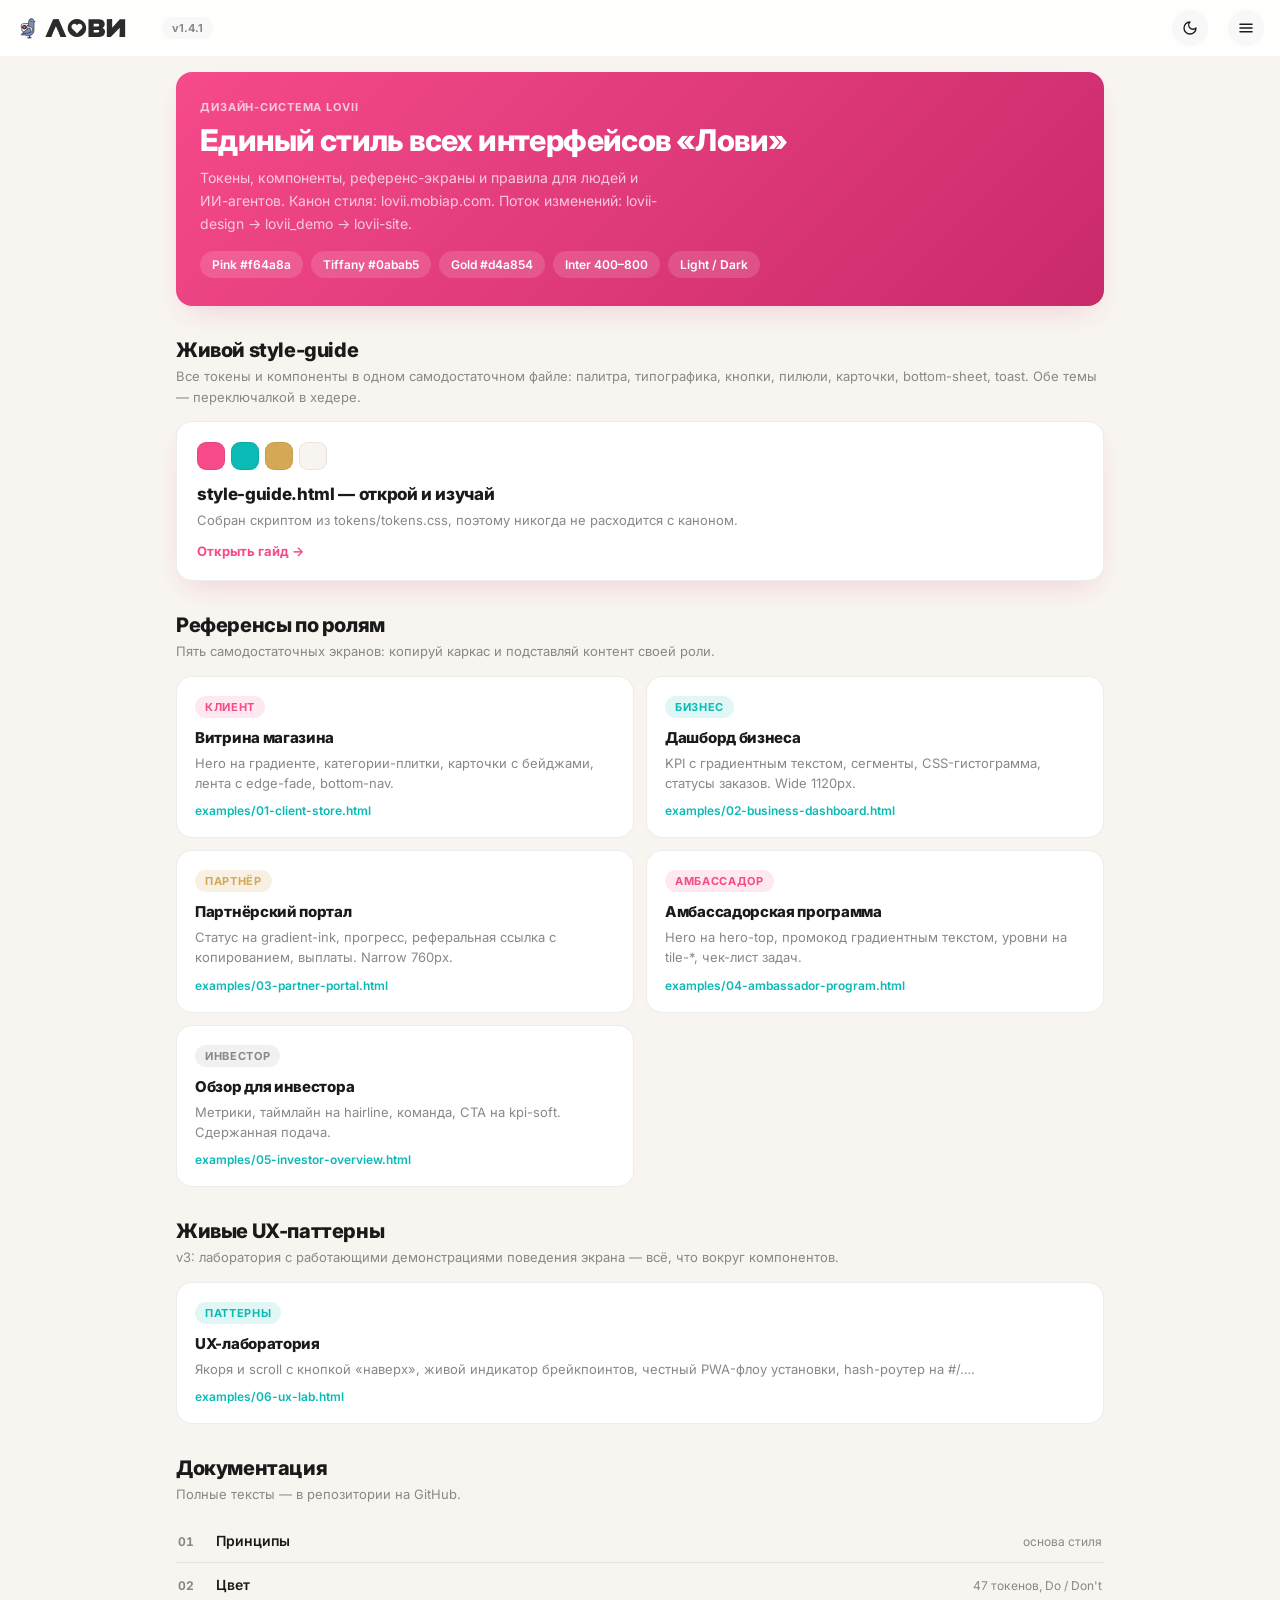
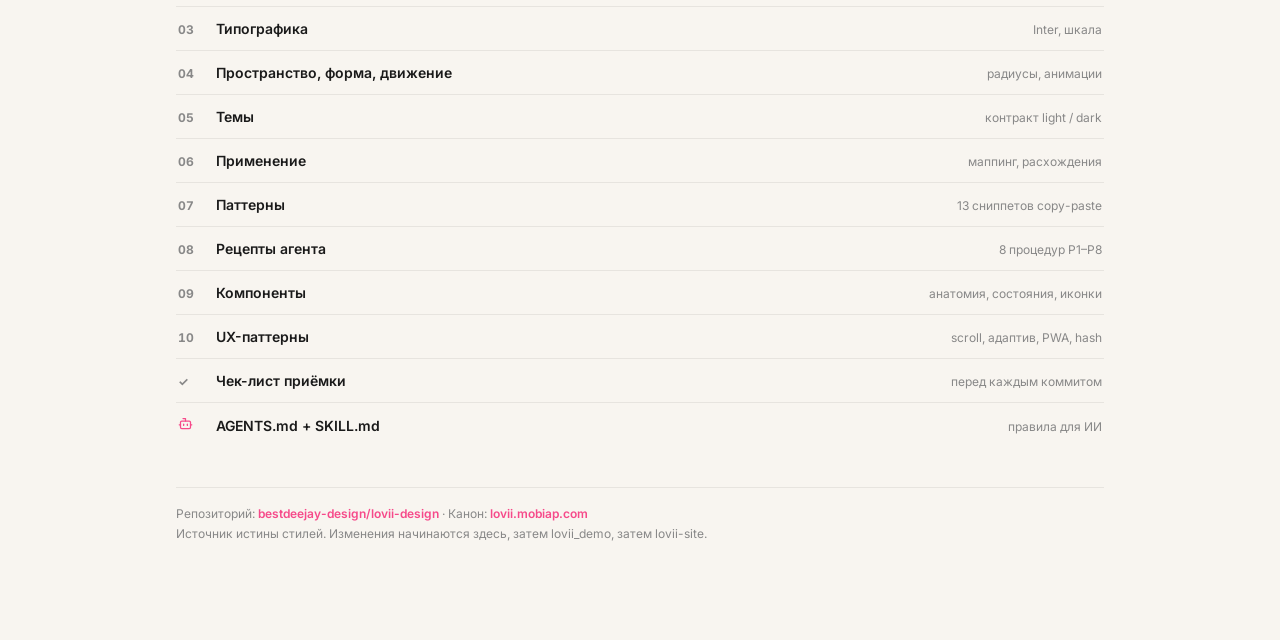
==== index.html @ 0c191346 "fix(style-guide): гайд — проекция канона, страж check-sync (v1.4.1) - tpl-js: таблицы свотчей, демо-" ====
<!DOCTYPE html>
<html lang="ru" data-theme="light">
<head>
<meta charset="UTF-8">
<meta name="viewport" content="width=device-width, initial-scale=1, viewport-fit=cover">
<meta name="theme-color" id="metaTheme" content="#f64a8a">
<title>LOVII · Дизайн-система</title>
<script>
/* Anti-FOUC: тема ставится ДО CSS. Копировать как есть. */
(function(){try{var t=localStorage.getItem('lovii_theme');
if(!t){t=matchMedia('(prefers-color-scheme: dark)').matches?'dark':'light';}
document.documentElement.setAttribute('data-theme',t);}catch(e){}})();
</script>
<link rel="preconnect" href="https://fonts.googleapis.com">
<link rel="preconnect" href="https://fonts.gstatic.com" crossorigin>
<link href="https://fonts.googleapis.com/css2?family=Inter:wght@400;500;600;700;800&display=swap" rel="stylesheet">
<link rel="stylesheet" href="tokens/tokens.css">
<style>
* { margin:0; padding:0; box-sizing:border-box; }
html { scroll-behavior:smooth; }
body { font-family:var(--lv-font); background:var(--lv-bg); color:var(--lv-ink); -webkit-font-smoothing:antialiased; }
a { color:inherit; text-decoration:none; }
.wrap { max-width:960px; margin:0 auto; padding:0 var(--lv-pad-x) 96px; }

/* Хедер: sticky glass 56px */
.app-header {
  position:sticky; top:0; z-index:40; height:var(--lv-header-h);
  display:flex; align-items:center; gap:12px; padding:0 var(--lv-pad-x);
  background:var(--lv-glass); backdrop-filter:blur(16px); -webkit-backdrop-filter:blur(16px);
}
img.logo-dark-img, img.logo-light-img { display:block; height:26px; width:auto; }
html[data-theme="light"] img.logo-dark-img { display:none; }
html[data-theme="dark"] img.logo-light-img { display:none; }
.ver-pill {
  margin-left:10px; font-size:11px; font-weight:700; color:var(--lv-dim);
  background:var(--lv-surface); border-radius:999px; padding:4px 10px; white-space:nowrap;
}
.theme-btn {
  margin-left:auto; width:36px; height:36px; border-radius:999px; flex:none;
  background:var(--lv-surface); display:flex; align-items:center; justify-content:center;
  font-size:16px; transition:transform .15s ease, background .2s ease;
}
.theme-btn:active { transform:scale(.95); }
.theme-btn svg { width:16px; height:16px; fill:none; stroke:currentColor; stroke-width:2; stroke-linecap:round; stroke-linejoin:round; }
.theme-btn .tb-sun { display:none; }
html[data-theme="dark"] .theme-btn .tb-sun { display:block; }
html[data-theme="dark"] .theme-btn .tb-moon { display:none; }
.theme-btn svg { width:16px; height:16px; fill:none; stroke:currentColor; stroke-width:2; stroke-linecap:round; stroke-linejoin:round; }
.theme-btn .tb-sun { display:none; }
html[data-theme="dark"] .theme-btn .tb-sun { display:block; }
html[data-theme="dark"] .theme-btn .tb-moon { display:none; }

/* Hero на брендовом градиенте */
.hero {
  margin-top:16px; padding:28px 24px; border-radius:16px;
  background-image:var(--lv-gradient-brand); color:var(--lv-on-brand);
  box-shadow:var(--lv-shadow-lift); position:relative; overflow:hidden;
}
.hero .kicker { font-size:11px; font-weight:700; letter-spacing:.08em; text-transform:uppercase; color:rgba(255,255,255,.7); }
.hero h1 { font-size:30px; font-weight:800; letter-spacing:-.02em; line-height:1.12; margin:10px 0 8px; }
.hero p { font-size:14px; color:rgba(255,255,255,.72); line-height:1.65; max-width:52ch; }
.hero .chips { display:flex; flex-wrap:wrap; gap:8px; margin-top:16px; }
.hero .chip {
  font-size:12px; font-weight:600; padding:6px 12px; border-radius:999px;
  background:rgba(255,255,255,.14); color:#fff;
}

/* Секции */
.section { margin-top:32px; }
.section-title { font-size:20px; font-weight:800; letter-spacing:-.02em; margin-bottom:4px; }
.section-sub { font-size:13px; color:var(--lv-dim); line-height:1.6; margin-bottom:14px; }

/* Главная карта: живой гайд */
.guide-card {
  display:block; border-radius:16px; background:var(--lv-card);
  border:1px solid var(--lv-hairline); box-shadow:var(--lv-shadow-lift);
  padding:20px; transition:transform .15s ease;
}
.guide-card:active { transform:scale(.985); }
.guide-card .swatches { display:flex; gap:6px; margin-bottom:14px; }
.guide-card .sw { width:28px; height:28px; border-radius:9px; border:1px solid var(--lv-hairline); }
.guide-card h3 { font-size:17px; font-weight:800; letter-spacing:-.02em; }
.guide-card p { font-size:13px; color:var(--lv-dim); line-height:1.6; margin-top:6px; }
.guide-card .go { display:inline-flex; align-items:center; gap:6px; margin-top:12px; font-size:13px; font-weight:700; color:var(--lv-pink); }

/* Сетка ролевых карточек */
.role-grid { display:grid; grid-template-columns:1fr; gap:12px; }
@media (min-width:640px){ .role-grid { grid-template-columns:repeat(2, 1fr); } }
.role-card {
  display:block; border-radius:16px; background:var(--lv-card);
  border:1px solid var(--lv-hairline); padding:18px;
  transition:transform .15s ease;
}
.role-card:active { transform:scale(.985); }
.role-card .badge {
  display:inline-block; font-size:11px; font-weight:700; letter-spacing:.06em; text-transform:uppercase;
  border-radius:999px; padding:4px 10px; margin-bottom:10px;
}
.role-card h3 { font-size:15px; font-weight:800; letter-spacing:-.02em; }
.role-card p { font-size:13px; color:var(--lv-dim); line-height:1.55; margin-top:6px; }
.role-card .file { display:inline-block; margin-top:10px; font-size:12px; font-weight:600; color:var(--lv-tiffany); }

/* Список документов */
.doc-list { display:flex; flex-direction:column; }
.doc-row {
  display:flex; align-items:baseline; gap:12px; padding:13px 2px;
  border-bottom:1px solid var(--lv-hairline);
}
.doc-row:last-child { border-bottom:none; }
.doc-num svg { width:15px; height:15px; display:block; fill:none; stroke:var(--lv-pink); stroke-width:2; stroke-linecap:round; stroke-linejoin:round; }
.doc-num svg { width:15px; height:15px; display:block; fill:none; stroke:var(--lv-pink); stroke-width:2; stroke-linecap:round; stroke-linejoin:round; }
.doc-num { font-size:12px; font-weight:700; color:var(--lv-dim); font-variant-numeric:tabular-nums; flex:none; width:26px; }
.doc-row .t { font-size:14px; font-weight:600; }
.doc-row .d { font-size:12px; color:var(--lv-dim); margin-left:auto; text-align:right; }

.footer { margin-top:40px; padding-top:16px; border-top:1px solid var(--lv-hairline); font-size:12px; color:var(--lv-dim); line-height:1.7; }
.footer a { color:var(--lv-pink); font-weight:600; }

/* Toast */
.toast {
  position:fixed; left:50%; bottom:24px; transform:translate(-50%, 16px);
  background:var(--lv-ink); color:var(--lv-bg); font-size:13px; font-weight:600;
  padding:10px 18px; border-radius:999px; opacity:0; pointer-events:none;
  transition:opacity .25s ease, transform .25s ease; z-index:60;
}
.toast.show { opacity:1; transform:translate(-50%, 0); }
</style>
</head>
<body>

<header class="app-header">
  <img src="assets/lovii-logo-light.svg" class="logo-light-img" alt="LOVII">
  <img src="assets/lovii-logo-dark.svg" class="logo-dark-img" alt="LOVII">
  <span class="ver-pill">v1.4.1</span>
  <button class="theme-btn" id="themeBtn" aria-label="Переключить тему" title="Светлая/тёмная тема">
  <svg class="tb-moon" aria-hidden="true"><use href="assets/icons.svg#i-moon"/></svg>
  <svg class="tb-sun" aria-hidden="true"><use href="assets/icons.svg#i-sun"/></svg>
</button>
</header>

<div class="wrap">

  <section class="hero">
    <div class="kicker">Дизайн-система LOVII</div>
    <h1>Единый стиль всех интерфейсов «Лови»</h1>
    <p>Токены, компоненты, референс-экраны и правила для людей и ИИ-агентов. Канон стиля: lovii.mobiap.com. Поток изменений: lovii-design → lovii_demo → lovii-site.</p>
    <div class="chips">
      <span class="chip">Pink #f64a8a</span>
      <span class="chip">Tiffany #0abab5</span>
      <span class="chip">Gold #d4a854</span>
      <span class="chip">Inter 400–800</span>
      <span class="chip">Light / Dark</span>
    </div>
  </section>

  <section class="section">
    <h2 class="section-title">Живой style-guide</h2>
    <p class="section-sub">Все токены и компоненты в одном самодостаточном файле: палитра, типографика, кнопки, пилюли, карточки, bottom-sheet, toast. Обе темы — переключалкой в хедере.</p>
    <a class="guide-card" href="style-guide.html">
      <div class="swatches">
        <span class="sw" style="background:#f64a8a"></span>
        <span class="sw" style="background:#0abab5"></span>
        <span class="sw" style="background:#d4a854"></span>
        <span class="sw" style="background:var(--lv-bg)"></span>
      </div>
      <h3>style-guide.html — открой и изучай</h3>
      <p>Собран скриптом из tokens/tokens.css, поэтому никогда не расходится с каноном.</p>
      <span class="go">Открыть гайд →</span>
    </a>
  </section>

  <section class="section">
    <h2 class="section-title">Референсы по ролям</h2>
    <p class="section-sub">Пять самодостаточных экранов: копируй каркас и подставляй контент своей роли.</p>
    <div class="role-grid">
      <a class="role-card" href="examples/01-client-store.html">
        <span class="badge" style="background:var(--lv-soft-pink); color:var(--lv-pink);">Клиент</span>
        <h3>Витрина магазина</h3>
        <p>Hero на градиенте, категории-плитки, карточки с бейджами, лента с edge-fade, bottom-nav.</p>
        <span class="file">examples/01-client-store.html</span>
      </a>
      <a class="role-card" href="examples/02-business-dashboard.html">
        <span class="badge" style="background:var(--lv-soft-tiffany); color:var(--lv-tiffany);">Бизнес</span>
        <h3>Дашборд бизнеса</h3>
        <p>KPI с градиентным текстом, сегменты, CSS-гистограмма, статусы заказов. Wide 1120px.</p>
        <span class="file">examples/02-business-dashboard.html</span>
      </a>
      <a class="role-card" href="examples/03-partner-portal.html">
        <span class="badge" style="background:var(--lv-soft-gold); color:var(--lv-gold);">Партнёр</span>
        <h3>Партнёрский портал</h3>
        <p>Статус на gradient-ink, прогресс, реферальная ссылка с копированием, выплаты. Narrow 760px.</p>
        <span class="file">examples/03-partner-portal.html</span>
      </a>
      <a class="role-card" href="examples/04-ambassador-program.html">
        <span class="badge" style="background:var(--lv-soft-pink); color:var(--lv-pink);">Амбассадор</span>
        <h3>Амбассадорская программа</h3>
        <p>Hero на hero-top, промокод градиентным текстом, уровни на tile-*, чек-лист задач.</p>
        <span class="file">examples/04-ambassador-program.html</span>
      </a>
      <a class="role-card" href="examples/05-investor-overview.html">
        <span class="badge" style="background:var(--lv-grey-soft); color:var(--lv-dim);">Инвестор</span>
        <h3>Обзор для инвестора</h3>
        <p>Метрики, таймлайн на hairline, команда, CTA на kpi-soft. Сдержанная подача.</p>
        <span class="file">examples/05-investor-overview.html</span>
      </a>
    </div>
  </section>

  <section class="section">
    <h2 class="section-title">Живые UX-паттерны</h2>
    <p class="section-sub">v3: лаборатория с работающими демонстрациями поведения экрана — всё, что вокруг компонентов.</p>
    <a class="role-card" href="examples/06-ux-lab.html">
      <span class="badge" style="background:var(--lv-soft-tiffany); color:var(--lv-tiffany);">Паттерны</span>
      <h3>UX-лаборатория</h3>
      <p>Якоря и scroll с кнопкой «наверх», живой индикатор брейкпоинтов, честный PWA-флоу установки, hash-роутер на #/….</p>
      <span class="file">examples/06-ux-lab.html</span>
    </a>
  </section>

  <section class="section">
    <h2 class="section-title">Документация</h2>
    <p class="section-sub">Полные тексты — в репозитории на GitHub.</p>
    <div class="doc-list">
      <a class="doc-row" href="https://github.com/bestdeejay-design/lovii-design/blob/main/docs/01-principles.md" target="_blank" rel="noopener">
        <span class="doc-num">01</span><span class="t">Принципы</span><span class="d">основа стиля</span>
      </a>
      <a class="doc-row" href="https://github.com/bestdeejay-design/lovii-design/blob/main/docs/02-color.md" target="_blank" rel="noopener">
        <span class="doc-num">02</span><span class="t">Цвет</span><span class="d">47 токенов, Do / Don't</span>
      </a>
      <a class="doc-row" href="https://github.com/bestdeejay-design/lovii-design/blob/main/docs/03-typography.md" target="_blank" rel="noopener">
        <span class="doc-num">03</span><span class="t">Типографика</span><span class="d">Inter, шкала</span>
      </a>
      <a class="doc-row" href="https://github.com/bestdeejay-design/lovii-design/blob/main/docs/04-space-shape-motion.md" target="_blank" rel="noopener">
        <span class="doc-num">04</span><span class="t">Пространство, форма, движение</span><span class="d">радиусы, анимации</span>
      </a>
      <a class="doc-row" href="https://github.com/bestdeejay-design/lovii-design/blob/main/docs/05-theming.md" target="_blank" rel="noopener">
        <span class="doc-num">05</span><span class="t">Темы</span><span class="d">контракт light / dark</span>
      </a>
      <a class="doc-row" href="https://github.com/bestdeejay-design/lovii-design/blob/main/docs/06-application.md" target="_blank" rel="noopener">
        <span class="doc-num">06</span><span class="t">Применение</span><span class="d">маппинг, расхождения</span>
      </a>
      <a class="doc-row" href="https://github.com/bestdeejay-design/lovii-design/blob/main/docs/07-patterns.md" target="_blank" rel="noopener">
        <span class="doc-num">07</span><span class="t">Паттерны</span><span class="d">13 сниппетов copy-paste</span>
      </a>
      <a class="doc-row" href="https://github.com/bestdeejay-design/lovii-design/blob/main/docs/08-recipes.md" target="_blank" rel="noopener">
        <span class="doc-num">08</span><span class="t">Рецепты агента</span><span class="d">8 процедур Р1–Р8</span>
      </a>
      <a class="doc-row" href="https://github.com/bestdeejay-design/lovii-design/blob/main/docs/09-components.md" target="_blank" rel="noopener">
        <span class="doc-num">09</span><span class="t">Компоненты</span><span class="d">анатомия, состояния, иконки</span>
      </a>
      <a class="doc-row" href="https://github.com/bestdeejay-design/lovii-design/blob/main/docs/10-ux-patterns.md" target="_blank" rel="noopener">
        <span class="doc-num">10</span><span class="t">UX-паттерны</span><span class="d">scroll, адаптив, PWA, hash</span>
      </a>
      <a class="doc-row" href="https://github.com/bestdeejay-design/lovii-design/blob/main/docs/checklist.md" target="_blank" rel="noopener">
        <span class="doc-num">✓</span><span class="t">Чек-лист приёмки</span><span class="d">перед каждым коммитом</span>
      </a>
      <a class="doc-row" href="https://github.com/bestdeejay-design/lovii-design/blob/main/AGENTS.md" target="_blank" rel="noopener">
        <span class="doc-num"><svg aria-hidden="true"><use href="assets/icons.svg#i-bot"/></svg></span><span class="t">AGENTS.md + SKILL.md</span><span class="d">правила для ИИ</span>
      </a>
    </div>
  </section>

  <div class="footer">
    Репозиторий: <a href="https://github.com/bestdeejay-design/lovii-design" target="_blank" rel="noopener">bestdeejay-design/lovii-design</a> ·
    Канон: <a href="https://lovii.mobiap.com" target="_blank" rel="noopener">lovii.mobiap.com</a><br>
    Источник истины стилей. Изменения начинаются здесь, затем lovii_demo, затем lovii-site.
  </div>

</div>

<div class="toast" id="toast" role="status" aria-live="polite"></div>

<script>
/* Тема: канонический applyTheme (localStorage + meta theme-color) */
function applyTheme(t){
  document.documentElement.setAttribute('data-theme', t);
  try{ localStorage.setItem('lovii_theme', t); }catch(e){}
  var m = document.getElementById('metaTheme');
  if(m) m.content = t === 'dark' ? '#171219' : '#f64a8a';
  showToast(t === 'dark' ? 'Тёмная тема' : 'Светлая тема');
}
document.getElementById('themeBtn').addEventListener('click', function(){
  applyTheme(document.documentElement.getAttribute('data-theme') === 'dark' ? 'light' : 'dark');
});
var toastEl = document.getElementById('toast'), toastTimer;
function showToast(text){
  toastEl.textContent = '✓ ' + text;
  toastEl.classList.add('show');
  clearTimeout(toastTimer);
  toastTimer = setTimeout(function(){ toastEl.classList.remove('show'); }, 2400);
}
</script>

<script src="assets/nav.js" defer></script>
</body>
</html>
---- tokens/tokens.css ----
/* ============================================================
   LOVII «Лови» — канонические дизайн-токены v1.4.1
   Источник истины: lovii.mobiap.com (репо lovii_demo, css/lovii.css)
   Репо дизайн-системы: bestdeejay-design/lovii-design

   Как подключать:
     <link rel="stylesheet" href="tokens/tokens.css">
   Как использовать: только var(--lv-*). Хардкод цветов/теней запрещён.

   Совместимость (маппинг легаси-имён):
     lovii_demo  css/lovii.css : --pink, --bg, --card, --soft-pink …
     lovii-site  globals.css   : --color-lovii-* (Tailwind), --lv-* (частично)
   ============================================================ */

/* ------------------------------------------------------------
   1. БРЕНДОВЫЕ ЦВЕТА — не зависят от темы
   ------------------------------------------------------------ */
:root {
  --lv-pink: #f64a8a;          /* primary-акцент: CTA, ссылки, фокус */
  --lv-pink-dark: #c92a6a;     /* hover CTA, конец градиента, текст на soft-pink */
  --lv-tiffany: #0abab5;       /* secondary-акцент: «рядом», «в наличии», успех */
  --lv-gold: #d4a854;          /* tertiary: премиум, рейтинг, лояльность */
  --lv-sand: #e8d5b7;          /* золотой акцент-бордер/текст на тёмном */

  /* Градиенты */
  --lv-gradient-brand: linear-gradient(135deg, #f64a8a 0%, #c92a6a 100%);
  --lv-gradient-ink: linear-gradient(150deg, #262023 0%, #1a1a1a 55%, #2b1219 100%);
  --lv-gradient-tiffany: linear-gradient(90deg, #0abab5, #078d89);
  --lv-gradient-gold: linear-gradient(90deg, #d4a854, #b98d3e);

  /* Подложки-плитки категорий (только светлая подача) */
  --lv-tile-pink: linear-gradient(135deg, #fde8f1, #fbf0f5);
  --lv-tile-tiffany: linear-gradient(135deg, #e0f7f6, #eefcfb);
  --lv-tile-gold: linear-gradient(135deg, #f7edda, #fbf5ea);
  --lv-tile-sand: linear-gradient(135deg, #f3e9dc, #faf4ec);
  --lv-tile-ink: linear-gradient(135deg, #f4f4f4, #fafafa);

  /* Плашки-бейджи на обложках (фиксированные светлые подложки) */
  --lv-badge-hit: #fde8f1;
  --lv-badge-new: #e0f7f6;
  --lv-badge-sale: #f7edda;

  /* Текст и чипы НА фиксированно-светлых подложках (tile-*) — не зависят от темы.
     Введено в v1.1.0: плитки остаются светлыми в тёмной теме, поэтому их текст
     нельзя брать из темовых --lv-ink/--lv-dim. */
  --lv-on-tile: #1a1a1a;
  --lv-on-tile-dim: #8a7a84;
  --lv-tile-chip: rgba(26, 26, 26, .07);

  /* Типографика */
  --lv-font: 'Inter', -apple-system, BlinkMacSystemFont, 'Segoe UI', Roboto, sans-serif;

  /* Механика тем */
  --lv-theme-key: 'lovii_theme';      /* localStorage ключ */
  --lv-meta-light: #f64a8a;           /* meta theme-color для светлой */
  --lv-meta-dark: #171219;            /* meta theme-color для тёмной */

  /* Каркас */
  --lv-header-h: 56px;                /* шапка приложения-витрины */
  --lv-subheader-h: 48px;             /* подшапка «назад» */
  --lv-nav-h: 64px;                   /* нижняя навигация (десктоп-капсула 60px) */
  --lv-container: 480px;              /* мобильная капсула приложения */
  --lv-container-wide: 1120px;        /* общий поток ≥640px */
  --lv-container-narrow: 760px;       /* линейные экраны ≥640px */
  --lv-pad-x: 16px;                   /* боковой отступ экрана */
}

/* ------------------------------------------------------------
   2. СВЕТЛАЯ ТЕМА (по умолчанию; [data-theme="light"])
   ------------------------------------------------------------ */
:root,
[data-theme="light"] {
  color-scheme: light;

  /* Текст */
  --lv-ink: #1a1a1a;                  /* основной текст */
  --lv-dim: #888888;                  /* вторичный текст */

  /* Поверхности */
  --lv-bg: #f8f5f0;                   /* фон вокруг капсулы приложения (v1.3: тёплый бежевый вместо розоватого #f7f2f4) */
  --lv-page: #ffffff;                 /* фон страницы (посадка) */
  --lv-card: #ffffff;                 /* карточки */
  --lv-surface: #f8f8f8;              /* заливка контролов: пилюли, инпуты, сегменты */
  --lv-glass: rgba(255, 255, 255, .85);  /* стеклянный хедер/навигация */
  --lv-on-brand: #ffffff;             /* текст НА брендовом градиенте */

  /* Бордеры и разделители */
  --lv-line: #ece5da;                 /* бордер карточек (v1.3: бежевый нейтральный вместо розоватого) */
  --lv-line-2: #f6f1e8;               /* разделитель строк внутри карточки (v1.3) */
  --lv-hairline: rgba(26, 26, 26, .08);   /* тонкая линия (юр.блок) */

  /* Soft-заливки акцентов (плашки статусов, тоновые карточки) */
  --lv-soft-pink: rgba(246, 74, 138, .12);
  --lv-mist-pink: rgba(246, 74, 138, .06);
  --lv-soft-tiffany: rgba(10, 186, 181, .12);
  --lv-soft-gold: rgba(212, 168, 84, .16);
  --lv-sand-soft: #f6ecdf;
  --lv-grey-soft: #f1f1f1;

  /* Читаемые тексты на soft-заливках (пары: soft → text) */
  --lv-gold-text: #8a6a25;
  --lv-tiffany-text: #07726f;
  --lv-green-text: #4a7a2a;
  --lv-green-soft: #eef7e6;

  /* Спец-поверхности */
  --lv-hero-top: #fdf1f6;             /* верх hero-градиента */
  --lv-kpi-soft: #fff5f8;             /* фон акцентного KPI */
  --lv-ch-ink-a: #3a3a3a;             /* чернильная пара A (чаты/декор) */
  --lv-ch-ink-b: #1a1a1a;             /* чернильная пара B */
  --lv-toast-d: rgba(255, 255, 255, .7);  /* подпись на тосте */

  /* Тени */
  --lv-shadow-soft: 0 1px 3px rgba(26, 26, 26, .06);
  --lv-shadow-lift: 0 12px 32px -12px rgba(201, 42, 106, .22);
  --lv-shadow-nav: 0 12px 32px -12px rgba(26, 26, 26, .28);
  --lv-shadow-stuck: 0 12px 16px -16px rgba(26, 26, 26, .28);
  --lv-shadow-toast: 0 12px 32px -12px rgba(201, 42, 106, .35);
  --lv-shadow-float: 0 2px 8px rgba(26, 26, 26, .1);
  --lv-shadow-app: 0 0 60px rgba(26, 26, 26, .08);
  --lv-ring-search: 0 0 0 2px rgba(246, 74, 138, .4);
  --lv-ring-field: 0 0 0 4px rgba(246, 74, 138, .1);

  /* Скроллбар */
  --lv-scroll-thumb: rgba(26, 26, 26, .15);
}

/* ------------------------------------------------------------
   3. ТЁМНАЯ ТЕМА — [data-theme="dark"] на <html>
   Тёмно-сливовые поверхности, тёплый светлый текст.
   Брендовые pink/tiffany/gold НЕ меняются.
   ------------------------------------------------------------ */
[data-theme="dark"] {
  color-scheme: dark;

  --lv-ink: #f3ebf0;
  --lv-dim: #a798a6;

  --lv-bg: #171219;
  --lv-page: #171219;
  --lv-card: #211b26;
  --lv-surface: #2b2331;
  --lv-glass: rgba(30, 23, 34, .86);
  --lv-on-brand: #ffffff;

  --lv-line: #372d3e;
  --lv-line-2: #2e2535;
  --lv-hairline: rgba(255, 255, 255, .12);

  /* v1.2: альфы подняты (решение по docs/06 #1–#2) — на тёмном .12 читались слабо */
  --lv-soft-pink: rgba(246, 74, 138, .20);
  --lv-mist-pink: rgba(246, 74, 138, .10);
  --lv-soft-tiffany: rgba(10, 186, 181, .18);
  --lv-soft-gold: rgba(212, 168, 84, .20);
  --lv-sand-soft: #38302a;
  --lv-grey-soft: #2e2535;

  --lv-gold-text: #e2c88c;
  --lv-tiffany-text: #6fd9d4;
  --lv-green-text: #a8d686;
  --lv-green-soft: rgba(110, 180, 80, .16);

  --lv-hero-top: #1e1524;
  --lv-kpi-soft: #2b1f2b;
  --lv-ch-ink-a: #c9b6c4;
  --lv-ch-ink-b: #9c8496;
  --lv-toast-d: rgba(26, 26, 26, .55);

  /* v1.2: тени глубже (решение по docs/06 #3) — «сливовая» тень на тёмном не видна */
  --lv-shadow-soft: 0 1px 3px rgba(0, 0, 0, .45);
  --lv-shadow-lift: 0 12px 32px -12px rgba(0, 0, 0, .55);
  --lv-shadow-nav: 0 12px 32px -12px rgba(0, 0, 0, .55);
  --lv-shadow-stuck: 0 12px 16px -16px rgba(26, 26, 26, .28);
  --lv-shadow-toast: 0 12px 32px -12px rgba(201, 42, 106, .35);
  --lv-shadow-float: 0 2px 8px rgba(26, 26, 26, .1);
  --lv-shadow-app: 0 0 60px rgba(26, 26, 26, .08);
  --lv-ring-search: 0 0 0 2px rgba(246, 74, 138, .4);
  --lv-ring-field: 0 0 0 4px rgba(246, 74, 138, .1);

  --lv-scroll-thumb: rgba(255, 255, 255, .18);
}

/* ------------------------------------------------------------
   4. БАЗОВЫЕ СТИЛИ (опционально — можно не подключать)
   ------------------------------------------------------------ */
body {
  font-family: var(--lv-font);
  background: var(--lv-bg);
  color: var(--lv-ink);
  -webkit-font-smoothing: antialiased;
  text-rendering: optimizeLegibility;
}

button { font-family: inherit; border: 0; background: none; padding: 0; cursor: pointer; color: inherit; font-size: inherit; }
input, textarea, select { font-family: inherit; }

/* Фокус с клавиатуры — всегда розовый брендовый */
:focus-visible { outline: 2px solid var(--lv-pink); outline-offset: 2px; border-radius: 8px; }

/* Уважение к reduce motion — обязательное a11y-правило */
@media (prefers-reduced-motion: reduce) {
  *, *::before, *::after {
    animation-duration: .01ms !important;
    animation-iteration-count: 1 !important;
    transition-duration: .01ms !important;
  }
}

/* ------------------------------------------------------------
   5. ДВИЖЕНИЕ (ключевые кадры канона)
   ------------------------------------------------------------ */
@keyframes lv-enter { from { opacity: 0; transform: translateY(10px); } to { opacity: 1; transform: translateY(0); } }
@keyframes lv-float { 0%, 100% { transform: translateY(0); } 50% { transform: translateY(-8px); } }
@keyframes lv-pulse-dot { 0%, 100% { opacity: 1; transform: scale(1); } 50% { opacity: .45; transform: scale(.8); } }

.lv-enter { animation: lv-enter .35s ease-out both; }
.lv-float { animation: lv-float 5s ease-in-out infinite; }
.lv-dot { width: 6px; height: 6px; border-radius: 999px; display: inline-block; animation: lv-pulse-dot 1.4s ease-in-out infinite; }

/* Ленты-карусели: карточки растворяются у краёв */
.lv-edge-fade {
  -webkit-mask-image: linear-gradient(90deg, transparent 0, #000 16px, #000 calc(100% - 16px), transparent 100%);
  mask-image: linear-gradient(90deg, transparent 0, #000 16px, #000 calc(100% - 16px), transparent 100%);
}
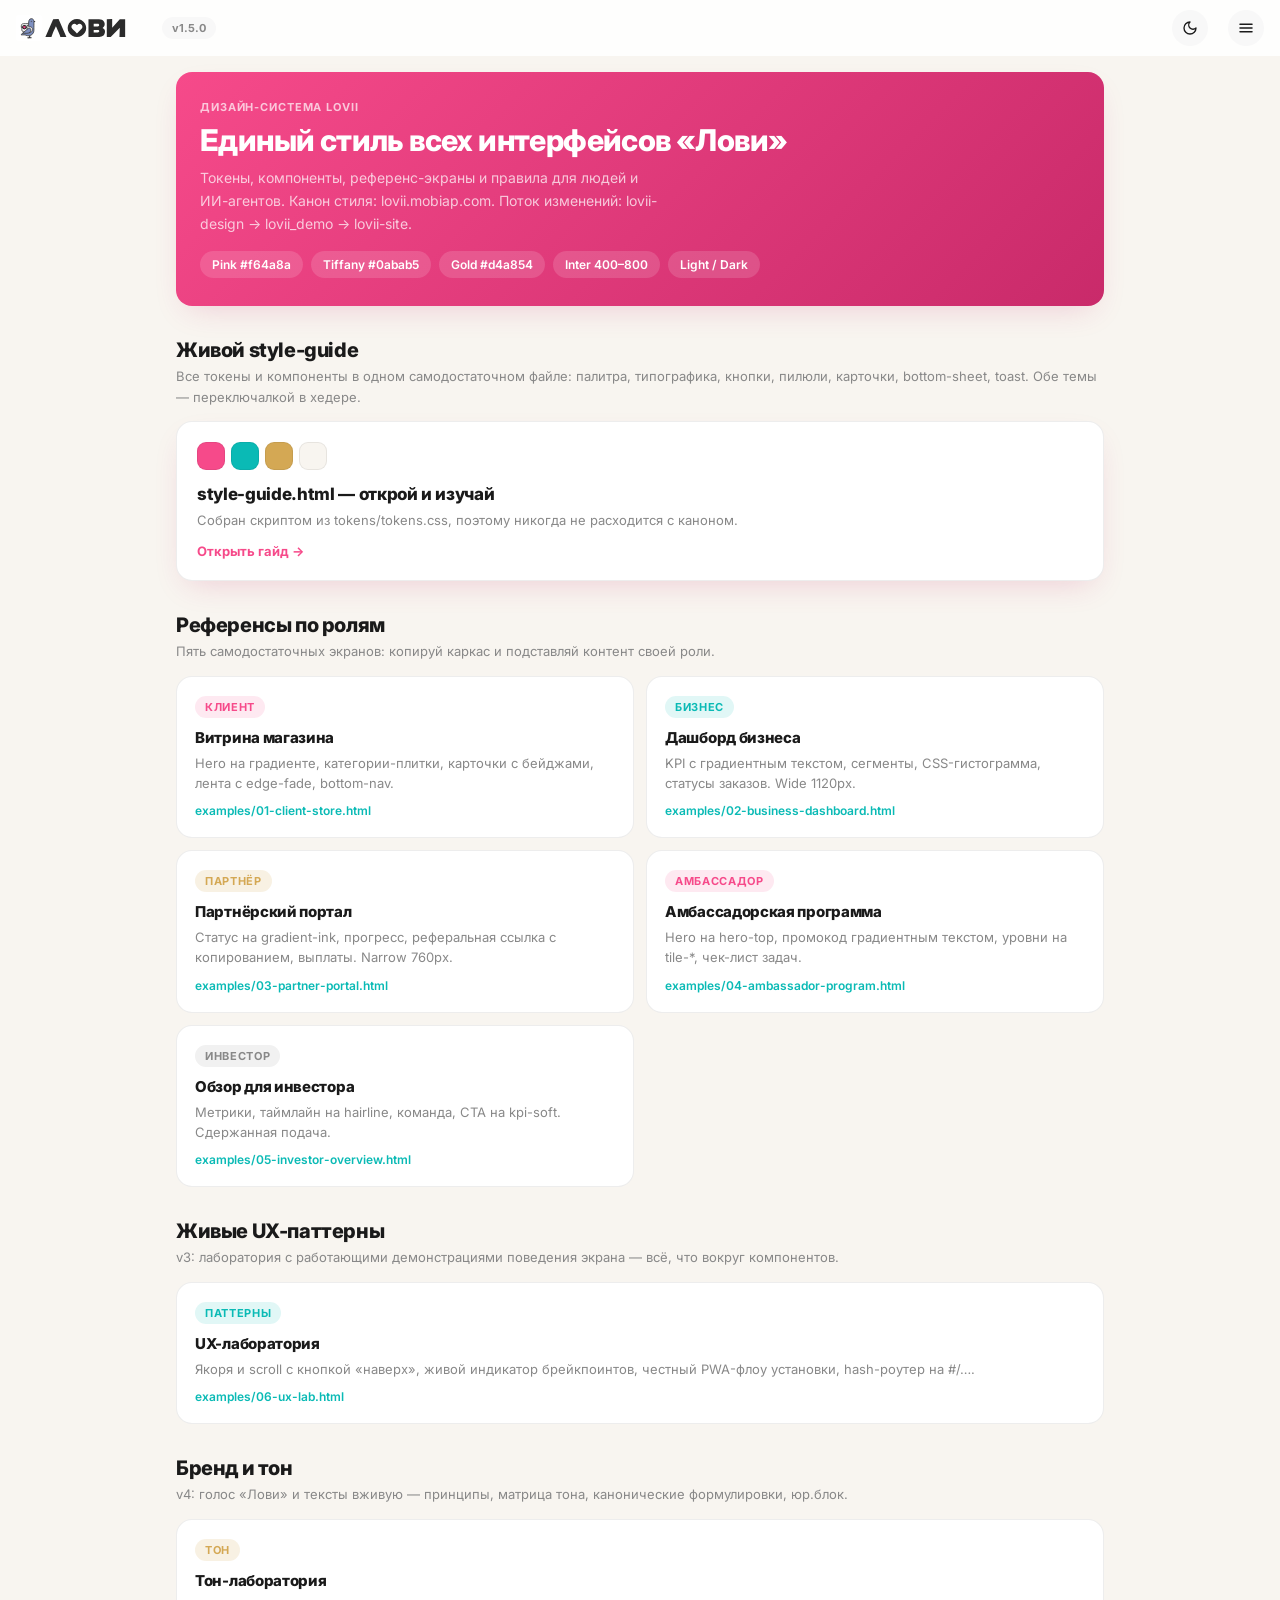
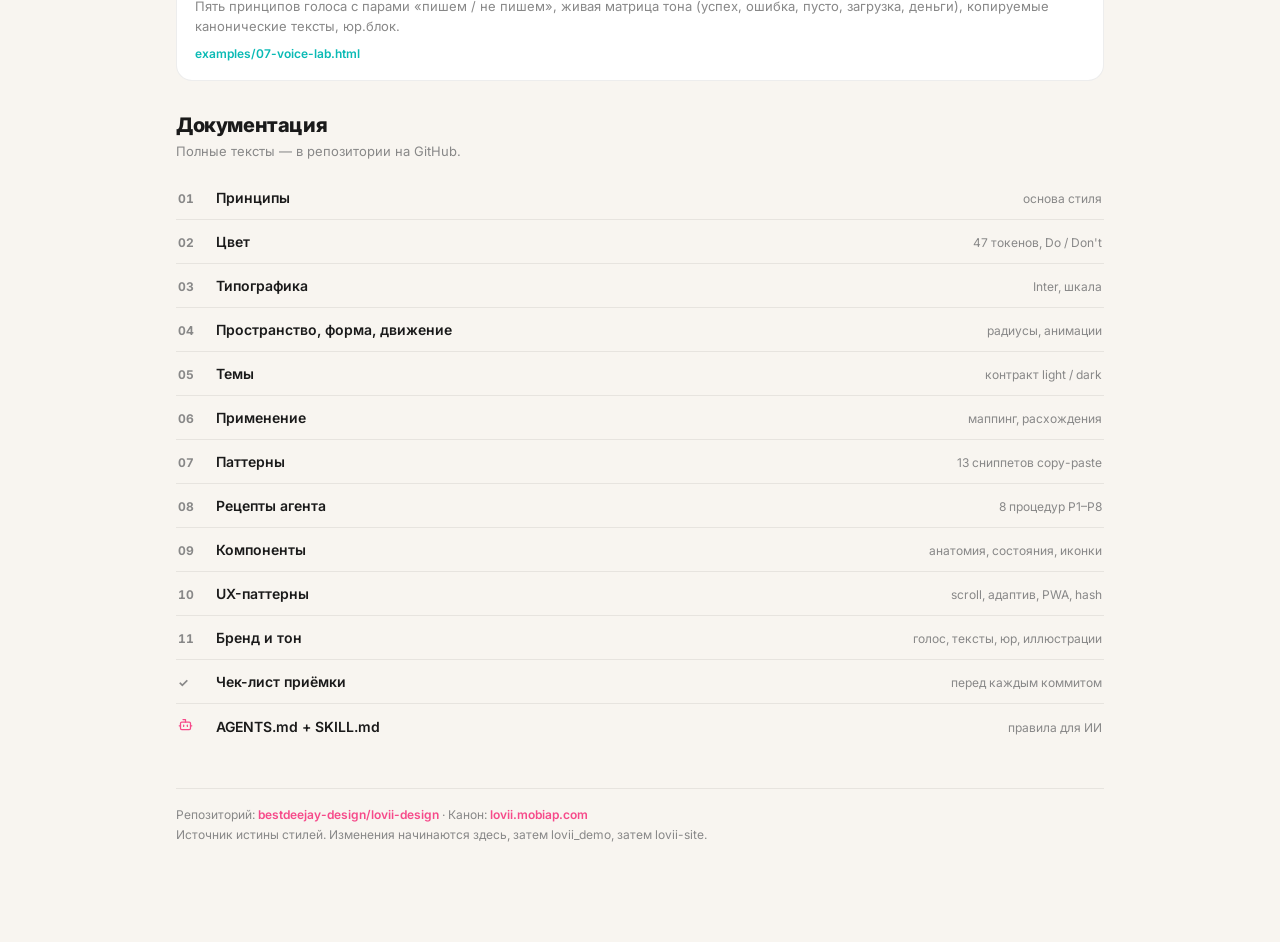
==== commit 3f8a0512: "feat(brand-voice): v4 — бренд и тон: docs/11 + Тон-лаборатория (v1.5.0) - docs/11-brand-voice.md: го" ====
--- a/index.html
+++ b/index.html
@@ -131,7 +131,7 @@
 <header class="app-header">
   <img src="assets/lovii-logo-light.svg" class="logo-light-img" alt="LOVII">
   <img src="assets/lovii-logo-dark.svg" class="logo-dark-img" alt="LOVII">
-  <span class="ver-pill">v1.4.1</span>
+  <span class="ver-pill">v1.5.0</span>
   <button class="theme-btn" id="themeBtn" aria-label="Переключить тему" title="Светлая/тёмная тема">
   <svg class="tb-moon" aria-hidden="true"><use href="assets/icons.svg#i-moon"/></svg>
   <svg class="tb-sun" aria-hidden="true"><use href="assets/icons.svg#i-sun"/></svg>
@@ -218,6 +218,17 @@
   </section>
 
   <section class="section">
+    <h2 class="section-title">Бренд и тон</h2>
+    <p class="section-sub">v4: голос «Лови» и тексты вживую — принципы, матрица тона, канонические формулировки, юр.блок.</p>
+    <a class="role-card" href="examples/07-voice-lab.html">
+      <span class="badge" style="background:var(--lv-soft-gold); color:var(--lv-gold);">Тон</span>
+      <h3>Тон-лаборатория</h3>
+      <p>Пять принципов голоса с парами «пишем / не пишем», живая матрица тона (успех, ошибка, пусто, загрузка, деньги), копируемые канонические тексты, юр.блок.</p>
+      <span class="file">examples/07-voice-lab.html</span>
+    </a>
+  </section>
+
+  <section class="section">
     <h2 class="section-title">Документация</h2>
     <p class="section-sub">Полные тексты — в репозитории на GitHub.</p>
     <div class="doc-list">
@@ -250,6 +261,9 @@
       </a>
       <a class="doc-row" href="https://github.com/bestdeejay-design/lovii-design/blob/main/docs/10-ux-patterns.md" target="_blank" rel="noopener">
         <span class="doc-num">10</span><span class="t">UX-паттерны</span><span class="d">scroll, адаптив, PWA, hash</span>
+      </a>
+      <a class="doc-row" href="https://github.com/bestdeejay-design/lovii-design/blob/main/docs/11-brand-voice.md" target="_blank" rel="noopener">
+        <span class="doc-num">11</span><span class="t">Бренд и тон</span><span class="d">голос, тексты, юр, иллюстрации</span>
       </a>
       <a class="doc-row" href="https://github.com/bestdeejay-design/lovii-design/blob/main/docs/checklist.md" target="_blank" rel="noopener">
         <span class="doc-num">✓</span><span class="t">Чек-лист приёмки</span><span class="d">перед каждым коммитом</span>
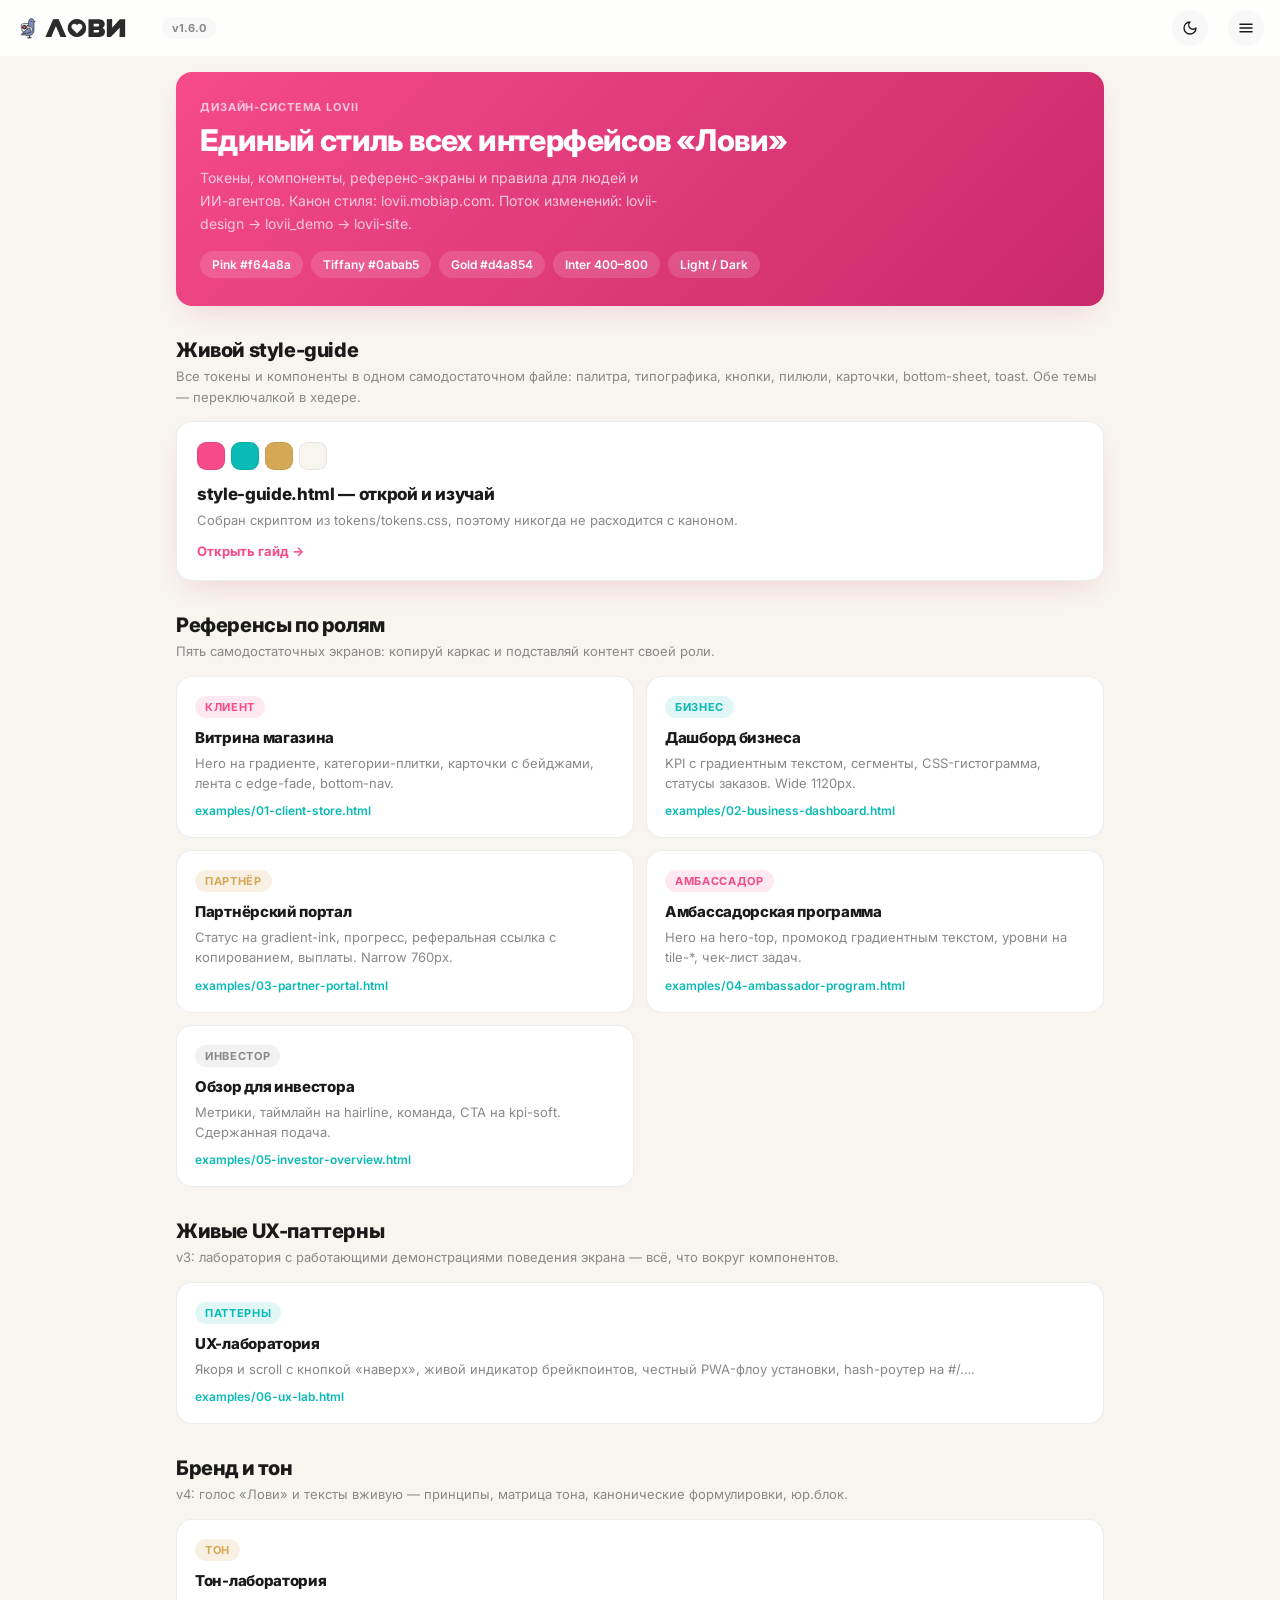
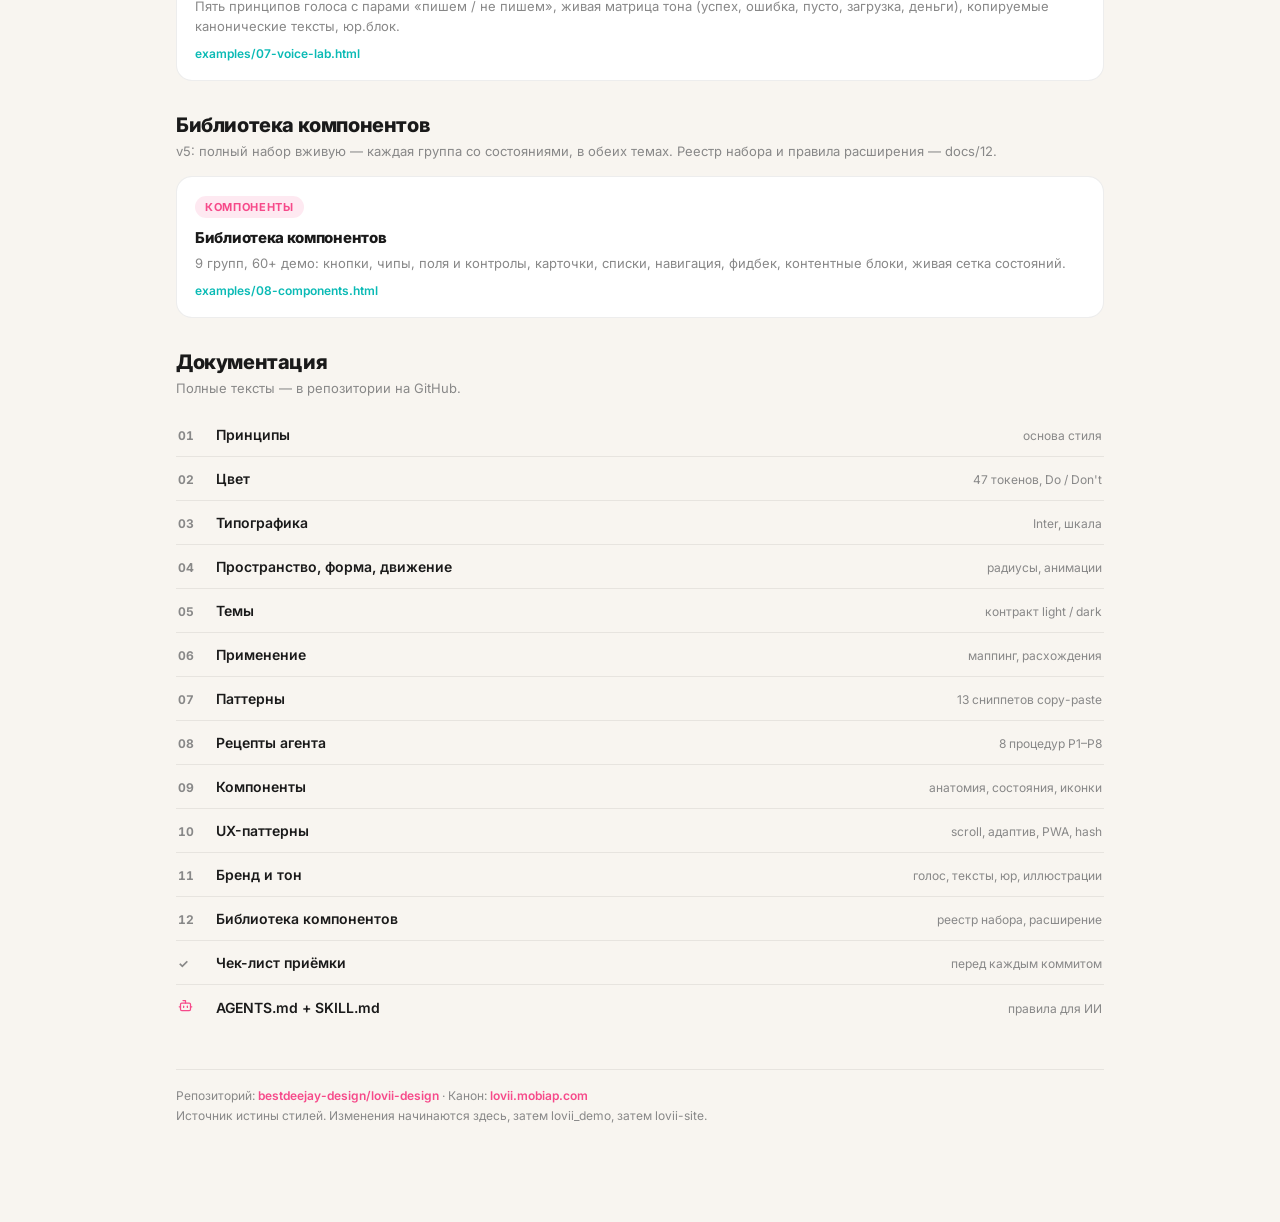
==== commit f273a79c: "feat(components): v5 — библиотека компонентов: examples/08 (9 групп, 60+ демо) + docs/12 реестр набо" ====
--- a/index.html
+++ b/index.html
@@ -131,7 +131,7 @@
 <header class="app-header">
   <img src="assets/lovii-logo-light.svg" class="logo-light-img" alt="LOVII">
   <img src="assets/lovii-logo-dark.svg" class="logo-dark-img" alt="LOVII">
-  <span class="ver-pill">v1.5.0</span>
+  <span class="ver-pill">v1.6.0</span>
   <button class="theme-btn" id="themeBtn" aria-label="Переключить тему" title="Светлая/тёмная тема">
   <svg class="tb-moon" aria-hidden="true"><use href="assets/icons.svg#i-moon"/></svg>
   <svg class="tb-sun" aria-hidden="true"><use href="assets/icons.svg#i-sun"/></svg>
@@ -229,6 +229,17 @@
   </section>
 
   <section class="section">
+    <h2 class="section-title">Библиотека компонентов</h2>
+    <p class="section-sub">v5: полный набор вживую — каждая группа со состояниями, в обеих темах. Реестр набора и правила расширения — docs/12.</p>
+    <a class="role-card" href="examples/08-components.html">
+      <span class="badge" style="background:var(--lv-soft-pink); color:var(--lv-pink);">Компоненты</span>
+      <h3>Библиотека компонентов</h3>
+      <p>9 групп, 60+ демо: кнопки, чипы, поля и контролы, карточки, списки, навигация, фидбек, контентные блоки, живая сетка состояний.</p>
+      <span class="file">examples/08-components.html</span>
+    </a>
+  </section>
+
+  <section class="section">
     <h2 class="section-title">Документация</h2>
     <p class="section-sub">Полные тексты — в репозитории на GitHub.</p>
     <div class="doc-list">
@@ -264,6 +275,9 @@
       </a>
       <a class="doc-row" href="https://github.com/bestdeejay-design/lovii-design/blob/main/docs/11-brand-voice.md" target="_blank" rel="noopener">
         <span class="doc-num">11</span><span class="t">Бренд и тон</span><span class="d">голос, тексты, юр, иллюстрации</span>
+      </a>
+      <a class="doc-row" href="https://github.com/bestdeejay-design/lovii-design/blob/main/docs/12-components.md" target="_blank" rel="noopener">
+        <span class="doc-num">12</span><span class="t">Библиотека компонентов</span><span class="d">реестр набора, расширение</span>
       </a>
       <a class="doc-row" href="https://github.com/bestdeejay-design/lovii-design/blob/main/docs/checklist.md" target="_blank" rel="noopener">
         <span class="doc-num">✓</span><span class="t">Чек-лист приёмки</span><span class="d">перед каждым коммитом</span>
--- a/tokens/tokens.css
+++ b/tokens/tokens.css
@@ -1,5 +1,5 @@
 /* ============================================================
-   LOVII «Лови» — канонические дизайн-токены v1.4.1
+   LOVII «Лови» — канонические дизайн-токены v1.6.0
    Источник истины: lovii.mobiap.com (репо lovii_demo, css/lovii.css)
    Репо дизайн-системы: bestdeejay-design/lovii-design
 
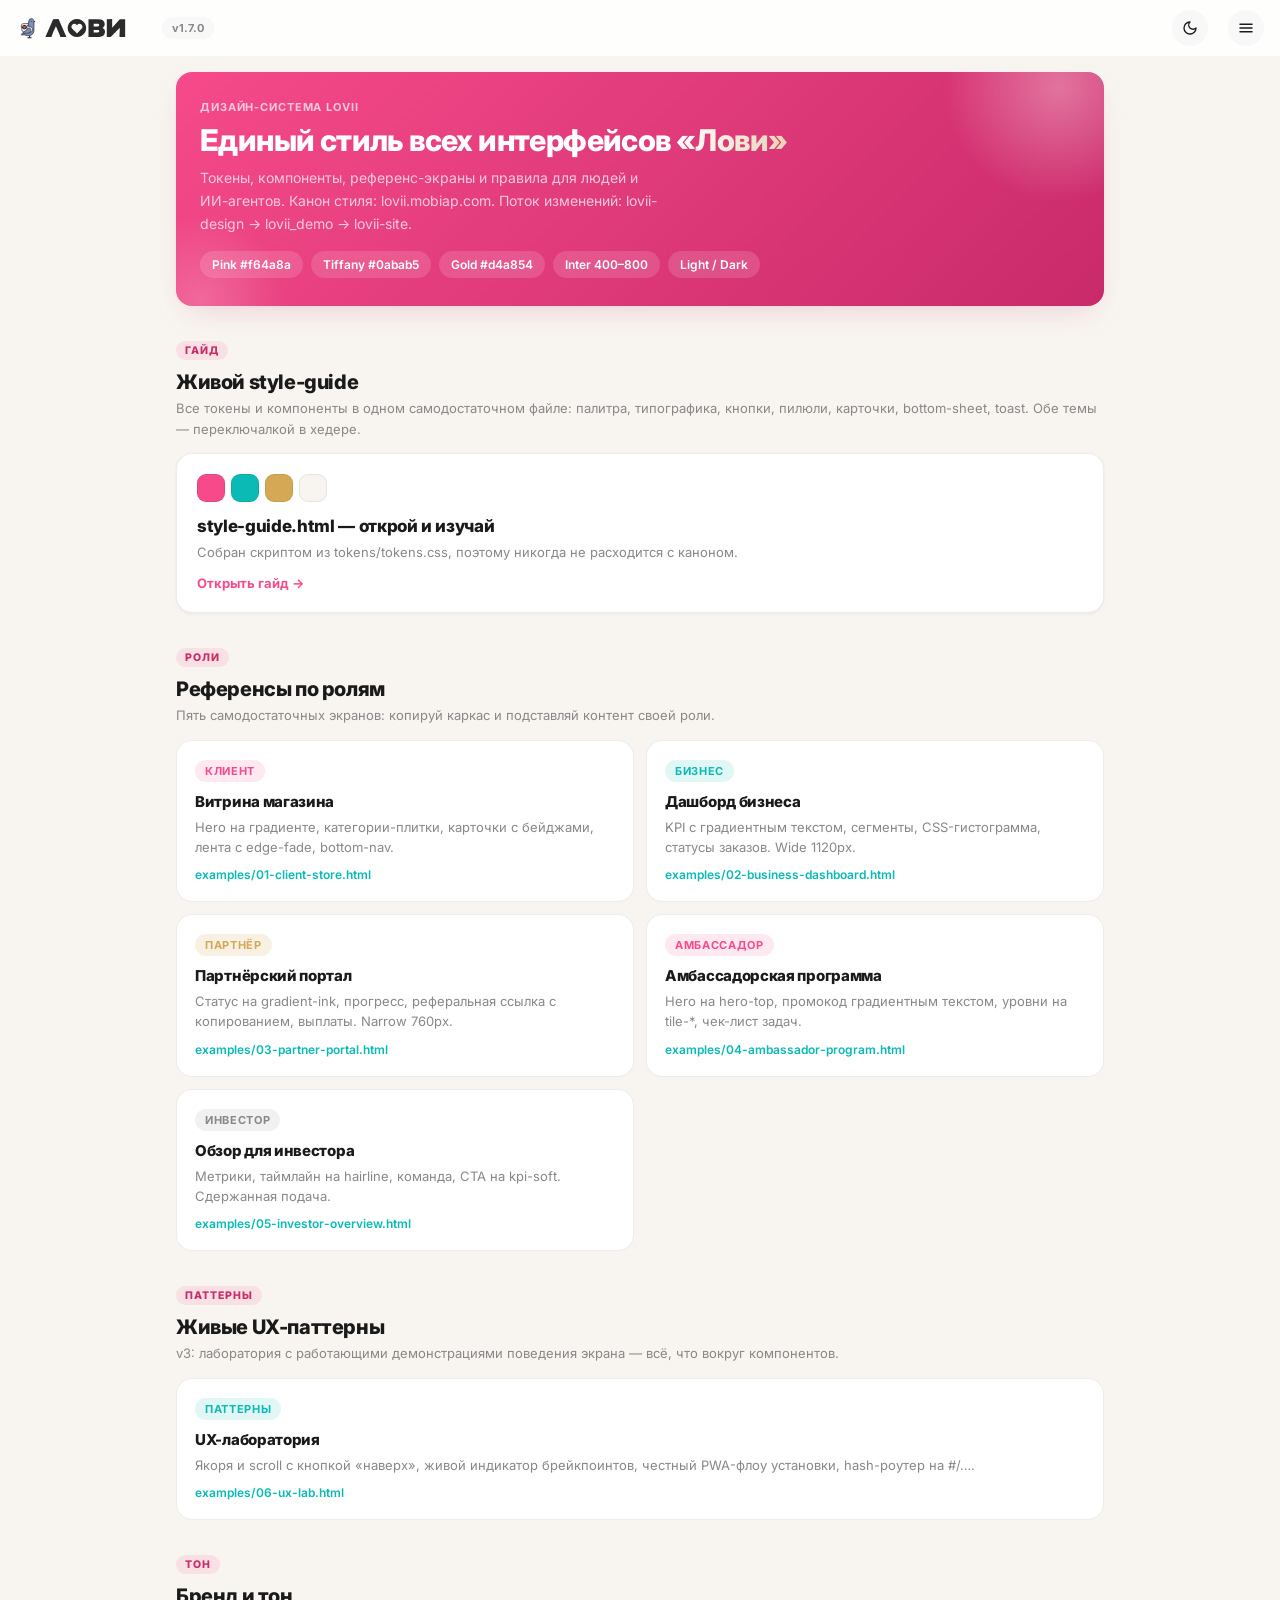
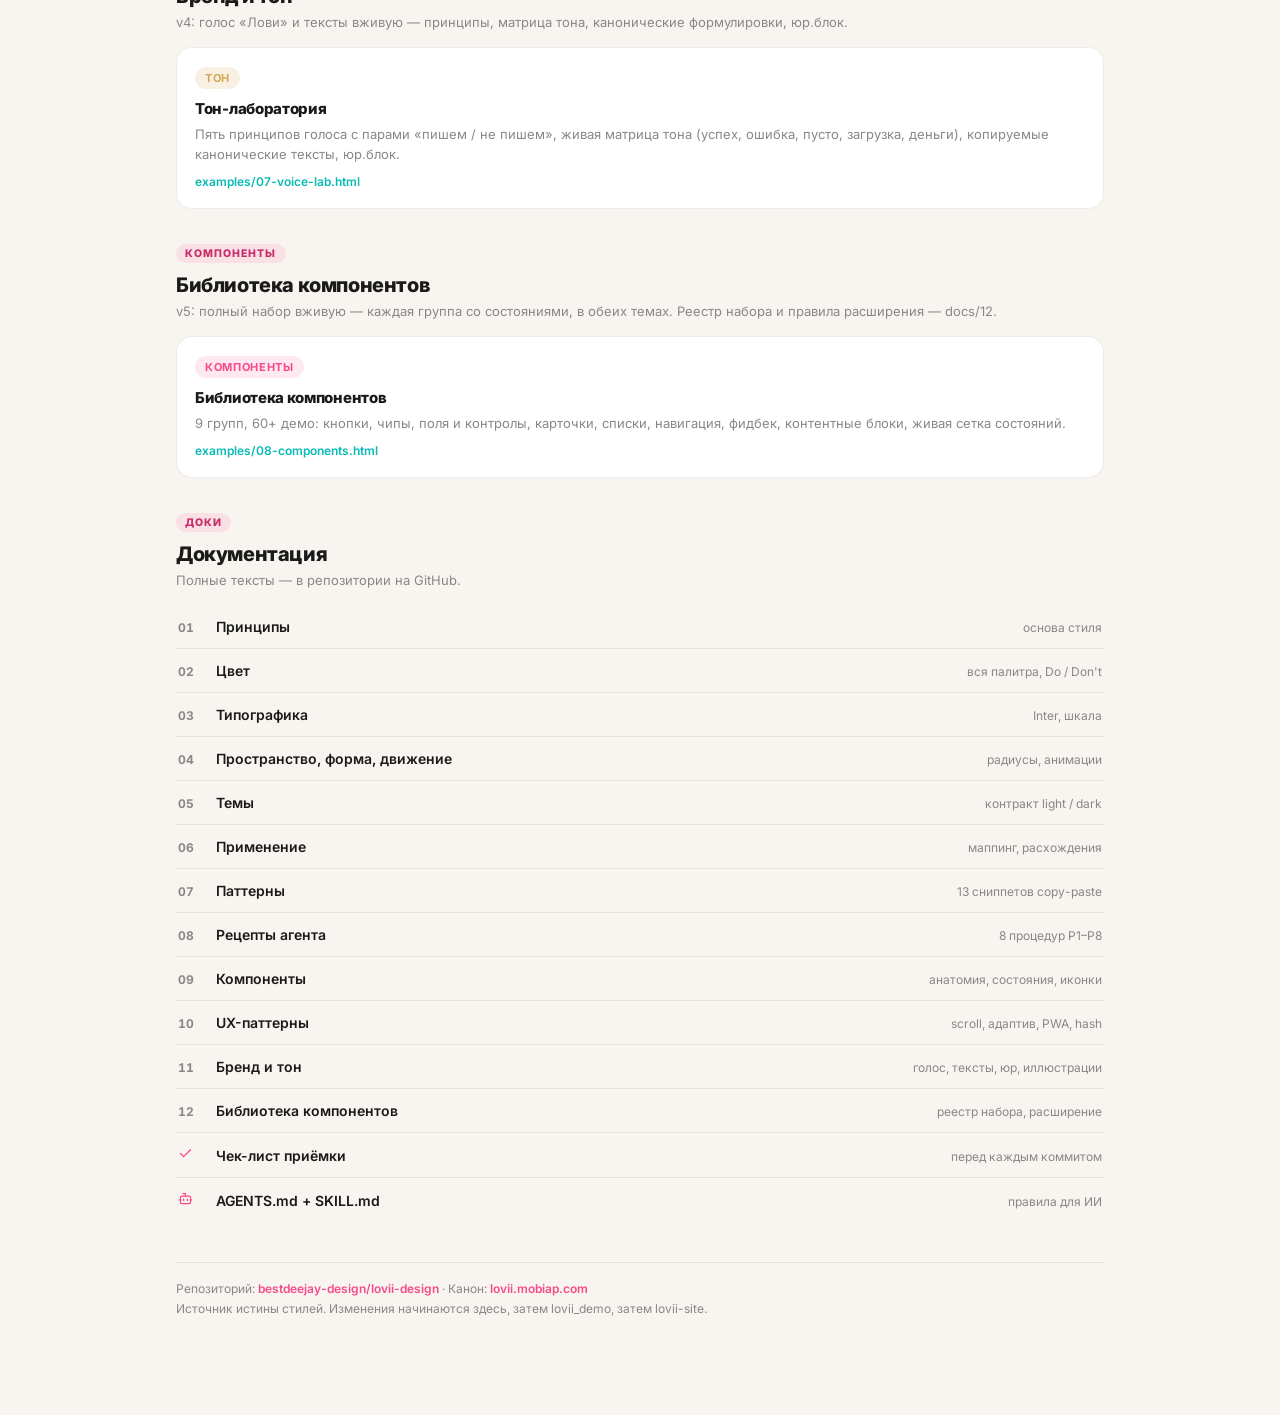
==== commit 6377fc78: "feat(aesthetics): v1.7.0 — дизайнерский аудит: радиус-токены --lv-r-*, favicon, OG-превью, фирменное" ====
--- a/index.html
+++ b/index.html
@@ -4,6 +4,15 @@
 <meta charset="UTF-8">
 <meta name="viewport" content="width=device-width, initial-scale=1, viewport-fit=cover">
 <meta name="theme-color" id="metaTheme" content="#f64a8a">
+<meta name="description" content="LOVII «Лови» — дизайн-система: токены, компоненты, UX-паттерны, тон бренда. Живой style-guide, референс-экраны и библиотека компонентов в двух темах.">
+<link rel="icon" type="image/svg+xml" href="assets/favicon.svg">
+<meta property="og:type" content="website">
+<meta property="og:site_name" content="LOVII · Дизайн-система">
+<meta property="og:title" content="LOVII — дизайн-система «Лови»">
+<meta property="og:description" content="Токены, компоненты, UX-паттерны и тон бренда. Живой style-guide, 8 референс-экранов и библиотека компонентов.">
+<meta property="og:image" content="https://bestdeejay-design.github.io/lovii-design/assets/og-cover.png">
+<meta property="og:url" content="https://bestdeejay-design.github.io/lovii-design/">
+<meta name="twitter:card" content="summary_large_image">
 <title>LOVII · Дизайн-система</title>
 <script>
 /* Anti-FOUC: тема ставится ДО CSS. Копировать как есть. */
@@ -33,10 +42,10 @@
 html[data-theme="dark"] img.logo-light-img { display:none; }
 .ver-pill {
   margin-left:10px; font-size:11px; font-weight:700; color:var(--lv-dim);
-  background:var(--lv-surface); border-radius:999px; padding:4px 10px; white-space:nowrap;
+  background:var(--lv-surface); border-radius:var(--lv-r-pill); padding:4px 10px; white-space:nowrap;
 }
 .theme-btn {
-  margin-left:auto; width:36px; height:36px; border-radius:999px; flex:none;
+  margin-left:auto; width:36px; height:36px; border-radius:var(--lv-r-pill); flex:none;
   background:var(--lv-surface); display:flex; align-items:center; justify-content:center;
   font-size:16px; transition:transform .15s ease, background .2s ease;
 }
@@ -45,37 +54,55 @@
 .theme-btn .tb-sun { display:none; }
 html[data-theme="dark"] .theme-btn .tb-sun { display:block; }
 html[data-theme="dark"] .theme-btn .tb-moon { display:none; }
-.theme-btn svg { width:16px; height:16px; fill:none; stroke:currentColor; stroke-width:2; stroke-linecap:round; stroke-linejoin:round; }
-.theme-btn .tb-sun { display:none; }
-html[data-theme="dark"] .theme-btn .tb-sun { display:block; }
-html[data-theme="dark"] .theme-btn .tb-moon { display:none; }
-
-/* Hero на брендовом градиенте */
+
+/* Hero на брендовом градиенте + фирменное свечение (v1.7.0) */
 .hero {
-  margin-top:16px; padding:28px 24px; border-radius:16px;
+  margin-top:16px; padding:28px 24px; border-radius:var(--lv-r-lg);
   background-image:var(--lv-gradient-brand); color:var(--lv-on-brand);
   box-shadow:var(--lv-shadow-lift); position:relative; overflow:hidden;
 }
+.hero::before, .hero::after {
+  content:""; position:absolute; border-radius:var(--lv-r-pill); pointer-events:none;
+}
+.hero::before { width:230px; height:230px; right:-70px; top:-100px;
+  background:radial-gradient(closest-side, rgba(255,255,255,.32), rgba(255,255,255,0));
+  animation:lv-float 6s ease-in-out infinite; }
+.hero::after { width:170px; height:170px; left:-60px; bottom:-80px;
+  background:radial-gradient(closest-side, rgba(255,255,255,.2), rgba(255,255,255,0));
+  animation:lv-float 7s ease-in-out 1s infinite reverse; }
 .hero .kicker { font-size:11px; font-weight:700; letter-spacing:.08em; text-transform:uppercase; color:rgba(255,255,255,.7); }
 .hero h1 { font-size:30px; font-weight:800; letter-spacing:-.02em; line-height:1.12; margin:10px 0 8px; }
+.hero h1 .grad { background-image:linear-gradient(90deg, #ffffff, #e8d5b7); -webkit-background-clip:text; background-clip:text; color:transparent; }
 .hero p { font-size:14px; color:rgba(255,255,255,.72); line-height:1.65; max-width:52ch; }
 .hero .chips { display:flex; flex-wrap:wrap; gap:8px; margin-top:16px; }
 .hero .chip {
-  font-size:12px; font-weight:600; padding:6px 12px; border-radius:999px;
+  font-size:12px; font-weight:600; padding:6px 12px; border-radius:var(--lv-r-pill);
   background:rgba(255,255,255,.14); color:#fff;
 }
 
-/* Секции */
+/* Секции: кикер-пилюля — подписной приём бренда (v1.7.0) */
 .section { margin-top:32px; }
+.kicker-pill {
+  display:inline-block; font-size:10.5px; font-weight:800; letter-spacing:.1em; text-transform:uppercase;
+  color:var(--lv-pink-dark); background:var(--lv-soft-pink);
+  border-radius:var(--lv-r-pill); padding:3px 9px; margin-bottom:10px;
+}
+html[data-theme="dark"] .kicker-pill { color:var(--lv-pink); } /* на тёмном pink-dark не читается */
 .section-title { font-size:20px; font-weight:800; letter-spacing:-.02em; margin-bottom:4px; }
 .section-sub { font-size:13px; color:var(--lv-dim); line-height:1.6; margin-bottom:14px; }
 
+/* Каскадный вход (v1.7.0) */
+.reveal { opacity:0; transform:translateY(14px); transition:opacity .5s ease, transform .55s cubic-bezier(.22,.61,.36,1); }
+.reveal.in { opacity:1; transform:none; }
+@media (prefers-reduced-motion:reduce){ .reveal { opacity:1; transform:none; transition:none; } }
+
 /* Главная карта: живой гайд */
 .guide-card {
-  display:block; border-radius:16px; background:var(--lv-card);
-  border:1px solid var(--lv-hairline); box-shadow:var(--lv-shadow-lift);
-  padding:20px; transition:transform .15s ease;
-}
+  display:block; border-radius:var(--lv-r-lg); background:var(--lv-card);
+  border:1px solid var(--lv-hairline); box-shadow:var(--lv-shadow-soft);
+  padding:20px; transition:transform .2s ease, box-shadow .2s ease;
+}
+.guide-card:hover { transform:translateY(-2px); box-shadow:var(--lv-shadow-lift); }
 .guide-card:active { transform:scale(.985); }
 .guide-card .swatches { display:flex; gap:6px; margin-bottom:14px; }
 .guide-card .sw { width:28px; height:28px; border-radius:9px; border:1px solid var(--lv-hairline); }
@@ -87,14 +114,15 @@
 .role-grid { display:grid; grid-template-columns:1fr; gap:12px; }
 @media (min-width:640px){ .role-grid { grid-template-columns:repeat(2, 1fr); } }
 .role-card {
-  display:block; border-radius:16px; background:var(--lv-card);
+  display:block; border-radius:var(--lv-r-lg); background:var(--lv-card);
   border:1px solid var(--lv-hairline); padding:18px;
-  transition:transform .15s ease;
-}
+  transition:transform .2s ease, box-shadow .2s ease;
+}
+.role-card:hover { transform:translateY(-2px); box-shadow:var(--lv-shadow-lift); }
 .role-card:active { transform:scale(.985); }
 .role-card .badge {
   display:inline-block; font-size:11px; font-weight:700; letter-spacing:.06em; text-transform:uppercase;
-  border-radius:999px; padding:4px 10px; margin-bottom:10px;
+  border-radius:var(--lv-r-pill); padding:4px 10px; margin-bottom:10px;
 }
 .role-card h3 { font-size:15px; font-weight:800; letter-spacing:-.02em; }
 .role-card p { font-size:13px; color:var(--lv-dim); line-height:1.55; margin-top:6px; }
@@ -108,7 +136,6 @@
 }
 .doc-row:last-child { border-bottom:none; }
 .doc-num svg { width:15px; height:15px; display:block; fill:none; stroke:var(--lv-pink); stroke-width:2; stroke-linecap:round; stroke-linejoin:round; }
-.doc-num svg { width:15px; height:15px; display:block; fill:none; stroke:var(--lv-pink); stroke-width:2; stroke-linecap:round; stroke-linejoin:round; }
 .doc-num { font-size:12px; font-weight:700; color:var(--lv-dim); font-variant-numeric:tabular-nums; flex:none; width:26px; }
 .doc-row .t { font-size:14px; font-weight:600; }
 .doc-row .d { font-size:12px; color:var(--lv-dim); margin-left:auto; text-align:right; }
@@ -120,7 +147,7 @@
 .toast {
   position:fixed; left:50%; bottom:24px; transform:translate(-50%, 16px);
   background:var(--lv-ink); color:var(--lv-bg); font-size:13px; font-weight:600;
-  padding:10px 18px; border-radius:999px; opacity:0; pointer-events:none;
+  padding:10px 18px; border-radius:var(--lv-r-pill); opacity:0; pointer-events:none;
   transition:opacity .25s ease, transform .25s ease; z-index:60;
 }
 .toast.show { opacity:1; transform:translate(-50%, 0); }
@@ -131,7 +158,7 @@
 <header class="app-header">
   <img src="assets/lovii-logo-light.svg" class="logo-light-img" alt="LOVII">
   <img src="assets/lovii-logo-dark.svg" class="logo-dark-img" alt="LOVII">
-  <span class="ver-pill">v1.6.0</span>
+  <span class="ver-pill">v1.7.0</span>
   <button class="theme-btn" id="themeBtn" aria-label="Переключить тему" title="Светлая/тёмная тема">
   <svg class="tb-moon" aria-hidden="true"><use href="assets/icons.svg#i-moon"/></svg>
   <svg class="tb-sun" aria-hidden="true"><use href="assets/icons.svg#i-sun"/></svg>
@@ -142,7 +169,7 @@
 
   <section class="hero">
     <div class="kicker">Дизайн-система LOVII</div>
-    <h1>Единый стиль всех интерфейсов «Лови»</h1>
+    <h1>Единый стиль всех интерфейсов <span class="grad">«Лови»</span></h1>
     <p>Токены, компоненты, референс-экраны и правила для людей и ИИ-агентов. Канон стиля: lovii.mobiap.com. Поток изменений: lovii-design → lovii_demo → lovii-site.</p>
     <div class="chips">
       <span class="chip">Pink #f64a8a</span>
@@ -153,7 +180,8 @@
     </div>
   </section>
 
-  <section class="section">
+  <section class="section reveal">
+    <span class="kicker-pill">Гайд</span>
     <h2 class="section-title">Живой style-guide</h2>
     <p class="section-sub">Все токены и компоненты в одном самодостаточном файле: палитра, типографика, кнопки, пилюли, карточки, bottom-sheet, toast. Обе темы — переключалкой в хедере.</p>
     <a class="guide-card" href="style-guide.html">
@@ -169,7 +197,8 @@
     </a>
   </section>
 
-  <section class="section">
+  <section class="section reveal">
+    <span class="kicker-pill">Роли</span>
     <h2 class="section-title">Референсы по ролям</h2>
     <p class="section-sub">Пять самодостаточных экранов: копируй каркас и подставляй контент своей роли.</p>
     <div class="role-grid">
@@ -206,7 +235,8 @@
     </div>
   </section>
 
-  <section class="section">
+  <section class="section reveal">
+    <span class="kicker-pill">Паттерны</span>
     <h2 class="section-title">Живые UX-паттерны</h2>
     <p class="section-sub">v3: лаборатория с работающими демонстрациями поведения экрана — всё, что вокруг компонентов.</p>
     <a class="role-card" href="examples/06-ux-lab.html">
@@ -217,7 +247,8 @@
     </a>
   </section>
 
-  <section class="section">
+  <section class="section reveal">
+    <span class="kicker-pill">Тон</span>
     <h2 class="section-title">Бренд и тон</h2>
     <p class="section-sub">v4: голос «Лови» и тексты вживую — принципы, матрица тона, канонические формулировки, юр.блок.</p>
     <a class="role-card" href="examples/07-voice-lab.html">
@@ -228,7 +259,8 @@
     </a>
   </section>
 
-  <section class="section">
+  <section class="section reveal">
+    <span class="kicker-pill">Компоненты</span>
     <h2 class="section-title">Библиотека компонентов</h2>
     <p class="section-sub">v5: полный набор вживую — каждая группа со состояниями, в обеих темах. Реестр набора и правила расширения — docs/12.</p>
     <a class="role-card" href="examples/08-components.html">
@@ -239,7 +271,8 @@
     </a>
   </section>
 
-  <section class="section">
+  <section class="section reveal">
+    <span class="kicker-pill">Доки</span>
     <h2 class="section-title">Документация</h2>
     <p class="section-sub">Полные тексты — в репозитории на GitHub.</p>
     <div class="doc-list">
@@ -247,7 +280,7 @@
         <span class="doc-num">01</span><span class="t">Принципы</span><span class="d">основа стиля</span>
       </a>
       <a class="doc-row" href="https://github.com/bestdeejay-design/lovii-design/blob/main/docs/02-color.md" target="_blank" rel="noopener">
-        <span class="doc-num">02</span><span class="t">Цвет</span><span class="d">47 токенов, Do / Don't</span>
+        <span class="doc-num">02</span><span class="t">Цвет</span><span class="d">вся палитра, Do / Don't</span>
       </a>
       <a class="doc-row" href="https://github.com/bestdeejay-design/lovii-design/blob/main/docs/03-typography.md" target="_blank" rel="noopener">
         <span class="doc-num">03</span><span class="t">Типографика</span><span class="d">Inter, шкала</span>
@@ -280,7 +313,7 @@
         <span class="doc-num">12</span><span class="t">Библиотека компонентов</span><span class="d">реестр набора, расширение</span>
       </a>
       <a class="doc-row" href="https://github.com/bestdeejay-design/lovii-design/blob/main/docs/checklist.md" target="_blank" rel="noopener">
-        <span class="doc-num">✓</span><span class="t">Чек-лист приёмки</span><span class="d">перед каждым коммитом</span>
+        <span class="doc-num"><svg aria-hidden="true"><use href="assets/icons.svg#i-check"/></svg></span><span class="t">Чек-лист приёмки</span><span class="d">перед каждым коммитом</span>
       </a>
       <a class="doc-row" href="https://github.com/bestdeejay-design/lovii-design/blob/main/AGENTS.md" target="_blank" rel="noopener">
         <span class="doc-num"><svg aria-hidden="true"><use href="assets/icons.svg#i-bot"/></svg></span><span class="t">AGENTS.md + SKILL.md</span><span class="d">правила для ИИ</span>
@@ -312,11 +345,24 @@
 });
 var toastEl = document.getElementById('toast'), toastTimer;
 function showToast(text){
-  toastEl.textContent = '✓ ' + text;
+  toastEl.innerHTML = '<svg viewBox="0 0 24 24" fill="none" stroke="currentColor" stroke-width="2.4" stroke-linecap="round" stroke-linejoin="round" aria-hidden="true" style="width:14px;height:14px;vertical-align:-2px;margin-right:6px"><path d="M5 13l4 4L19 7"/></svg>' + text;
   toastEl.classList.add('show');
   clearTimeout(toastTimer);
   toastTimer = setTimeout(function(){ toastEl.classList.remove('show'); }, 2400);
 }
+
+/* Каскадный вход секций (v1.7.0): reduce-motion гасится в CSS */
+if ('IntersectionObserver' in window) {
+  var io = new IntersectionObserver(function(es){
+    es.forEach(function(e){ if(e.isIntersecting){ e.target.classList.add('in'); io.unobserve(e.target); } });
+  }, { threshold:.08 });
+  document.querySelectorAll('.reveal').forEach(function(el, i){
+    el.style.transitionDelay = Math.min(i*70, 350) + 'ms';
+    io.observe(el);
+  });
+} else {
+  document.querySelectorAll('.reveal').forEach(function(el){ el.classList.add('in'); });
+}
 </script>
 
 <script src="assets/nav.js" defer></script>
--- a/tokens/tokens.css
+++ b/tokens/tokens.css
@@ -1,5 +1,5 @@
 /* ============================================================
-   LOVII «Лови» — канонические дизайн-токены v1.6.0
+   LOVII «Лови» — канонические дизайн-токены v1.7.0
    Источник истины: lovii.mobiap.com (репо lovii_demo, css/lovii.css)
    Репо дизайн-системы: bestdeejay-design/lovii-design
 
@@ -54,6 +54,14 @@
   --lv-theme-key: 'lovii_theme';      /* localStorage ключ */
   --lv-meta-light: #f64a8a;           /* meta theme-color для светлой */
   --lv-meta-dark: #171219;            /* meta theme-color для тёмной */
+
+  /* Радиусы (канон docs/04): пилюли-капсулы, карточки, шиты.
+     v1.7.0: токенизированы — раньше дрейфовали как литералы */
+  --lv-r-sm: 12px;                    /* плитки, мелкие контролы */
+  --lv-r-md: 14px;                    /* поля ввода */
+  --lv-r-lg: 16px;                    /* карточки, панели, тосты */
+  --lv-r-xl: 24px;                    /* bottom-sheet, премиум-обложки */
+  --lv-r-pill: 999px;                 /* все капсулы/пилюли */
 
   /* Каркас */
   --lv-header-h: 56px;                /* шапка приложения-витрины */
@@ -197,6 +205,9 @@
 /* Фокус с клавиатуры — всегда розовый брендовый */
 :focus-visible { outline: 2px solid var(--lv-pink); outline-offset: 2px; border-radius: 8px; }
 
+/* Выделение текста — тоже бренд (v1.7.0): системное синее выбивалось из палитры */
+::selection { background: var(--lv-pink); color: #ffffff; }
+
 /* Уважение к reduce motion — обязательное a11y-правило */
 @media (prefers-reduced-motion: reduce) {
   *, *::before, *::after {
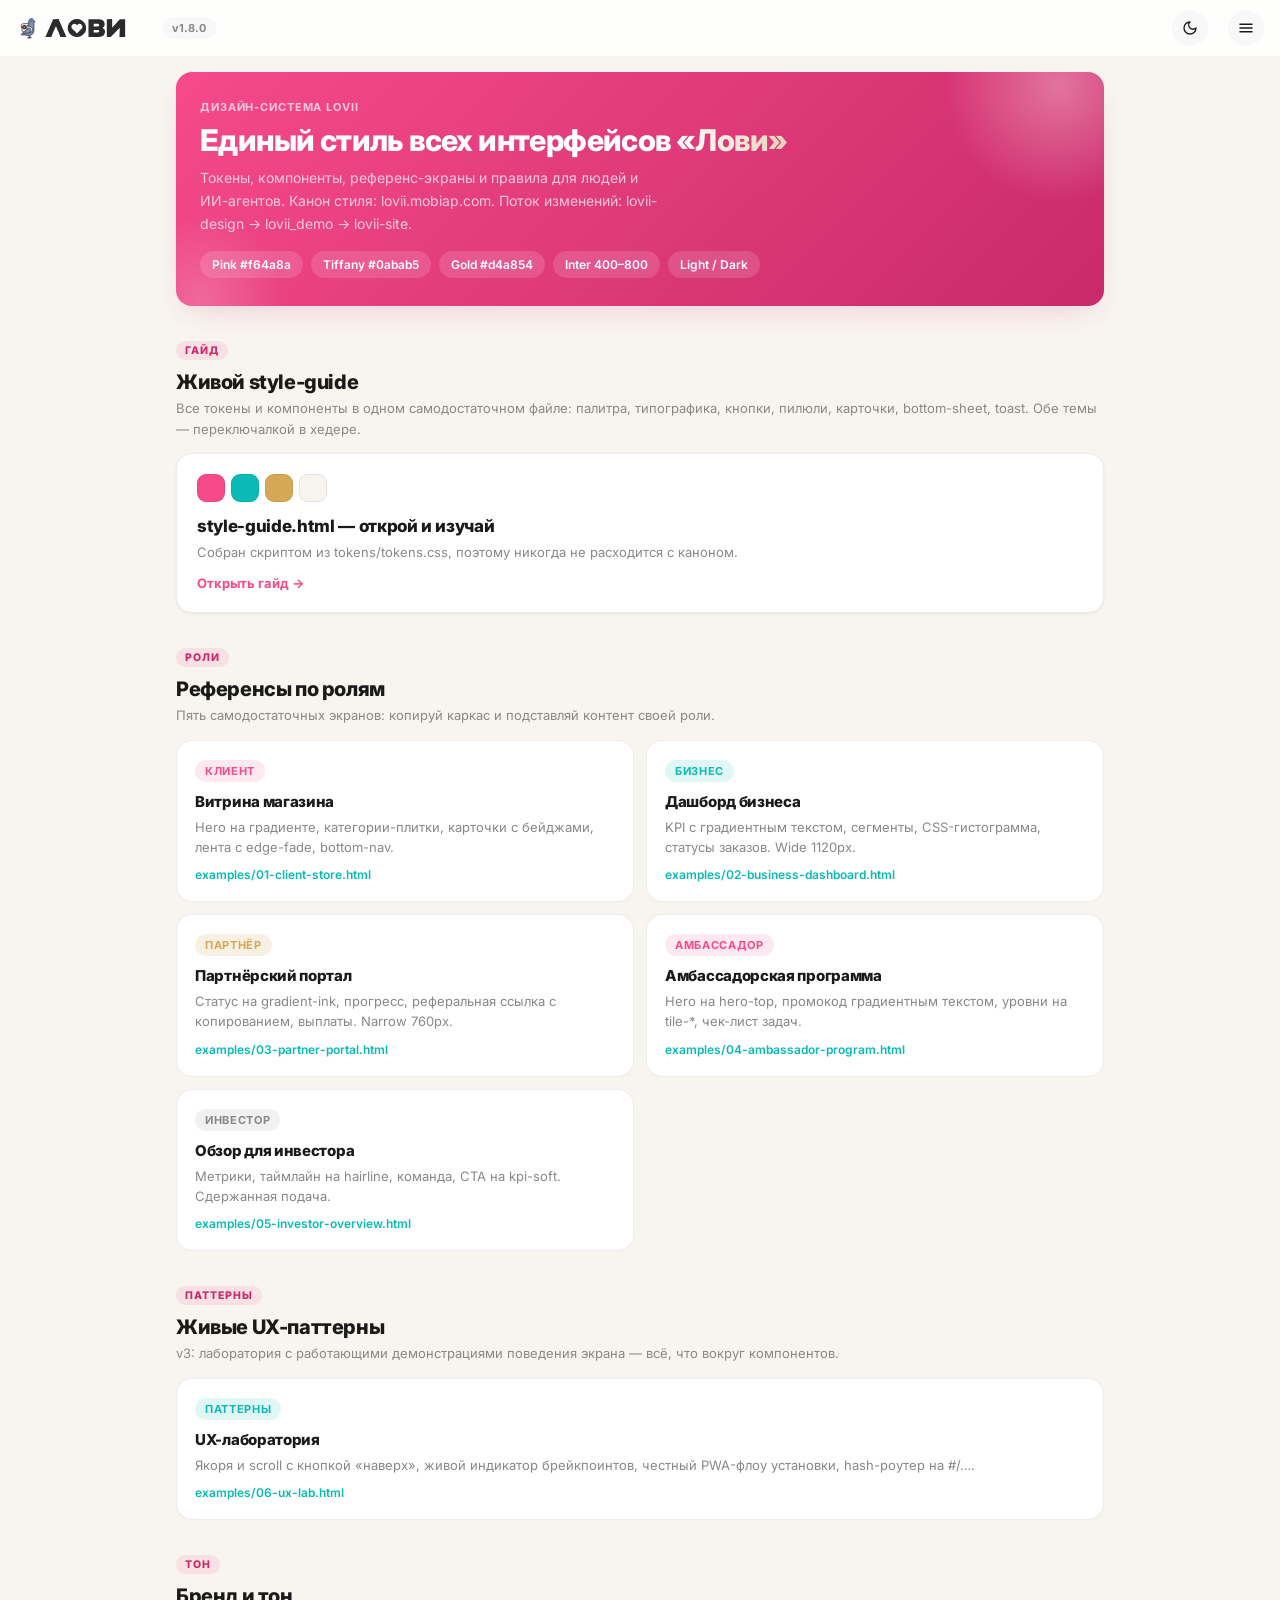
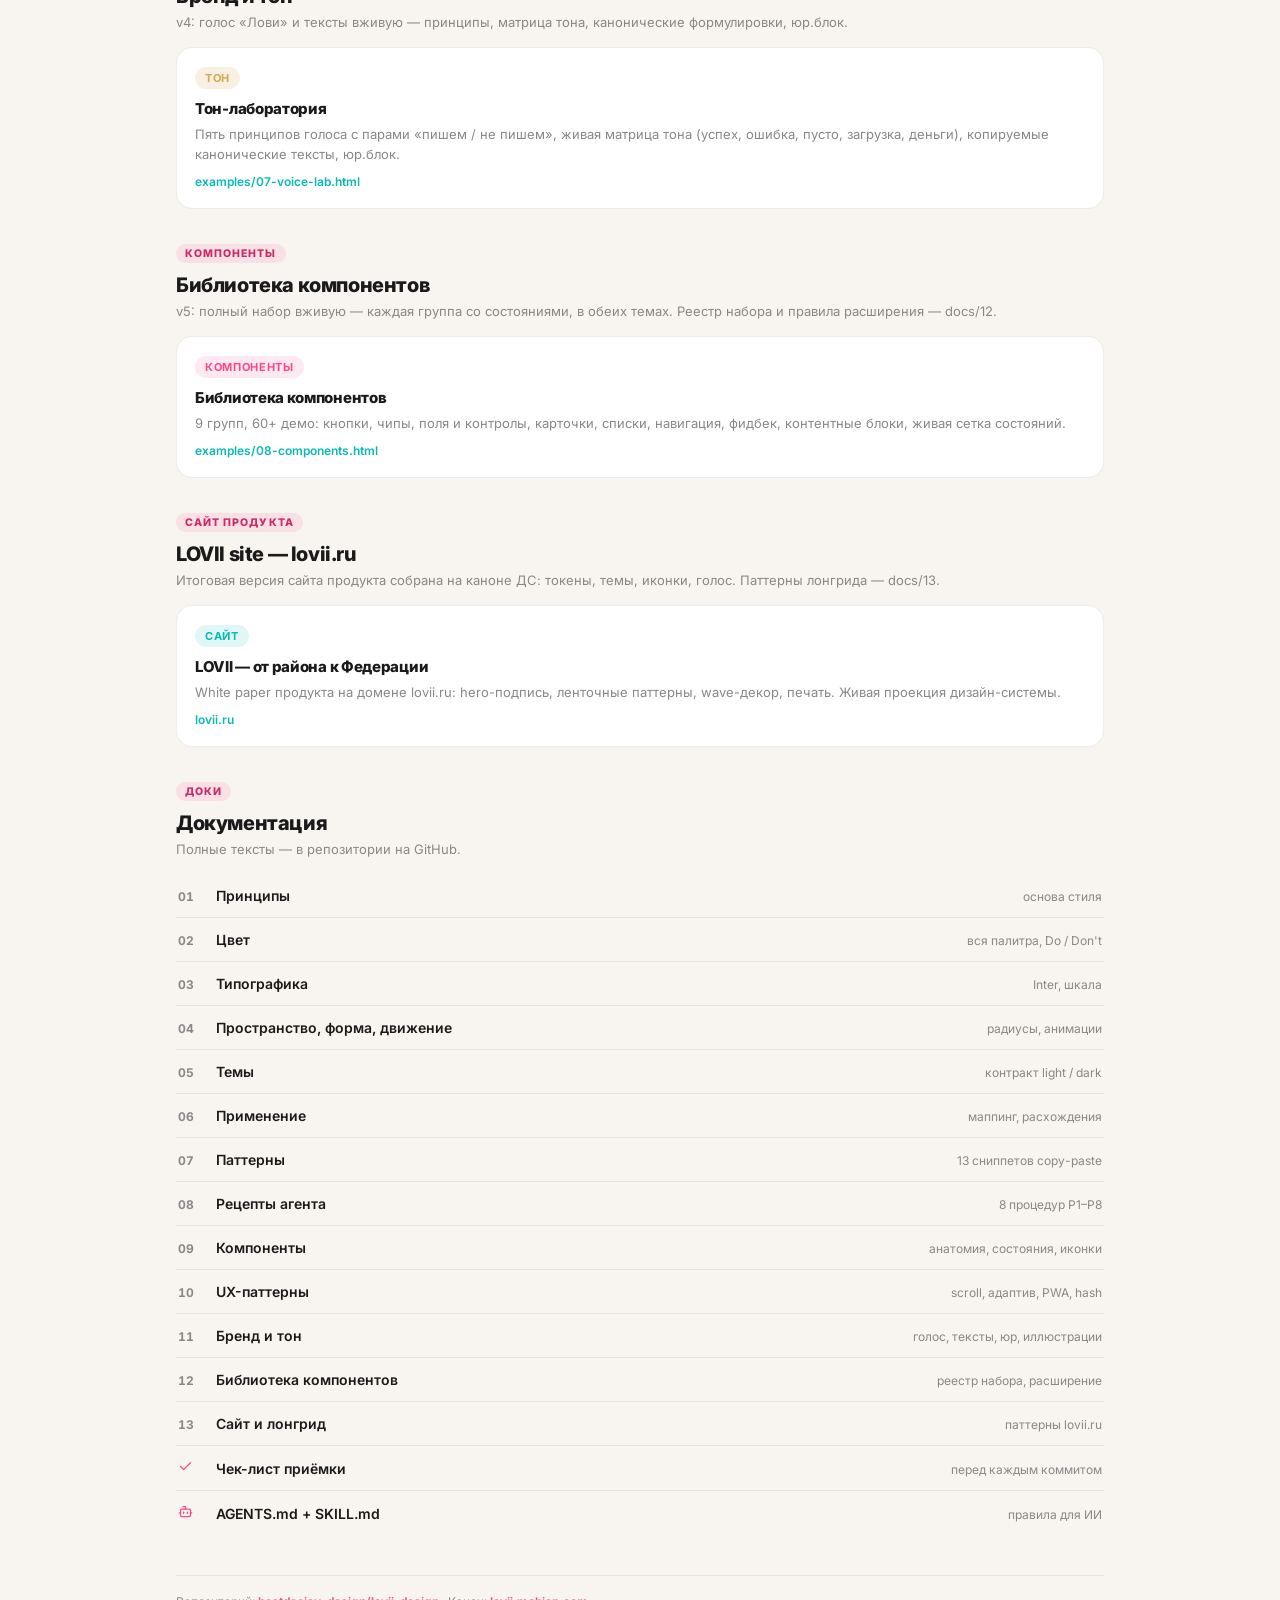
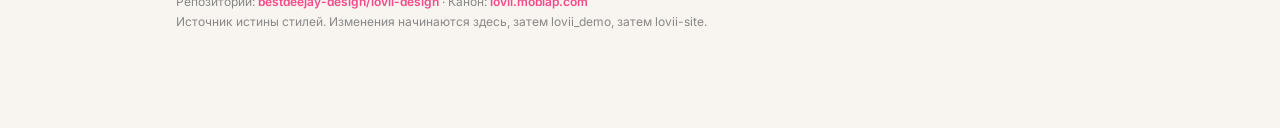
==== commit dd84a710: "feat(docs): 1.8.0 — канон сайта продукта и лонгрида (docs/13), хаб: секция lovii.ru + строка доков 1" ====
--- a/index.html
+++ b/index.html
@@ -158,7 +158,7 @@
 <header class="app-header">
   <img src="assets/lovii-logo-light.svg" class="logo-light-img" alt="LOVII">
   <img src="assets/lovii-logo-dark.svg" class="logo-dark-img" alt="LOVII">
-  <span class="ver-pill">v1.7.0</span>
+  <span class="ver-pill">v1.8.0</span>
   <button class="theme-btn" id="themeBtn" aria-label="Переключить тему" title="Светлая/тёмная тема">
   <svg class="tb-moon" aria-hidden="true"><use href="assets/icons.svg#i-moon"/></svg>
   <svg class="tb-sun" aria-hidden="true"><use href="assets/icons.svg#i-sun"/></svg>
@@ -272,6 +272,18 @@
   </section>
 
   <section class="section reveal">
+    <span class="kicker-pill">Сайт продукта</span>
+    <h2 class="section-title">LOVII site — lovii.ru</h2>
+    <p class="section-sub">Итоговая версия сайта продукта собрана на каноне ДС: токены, темы, иконки, голос. Паттерны лонгрида — docs/13.</p>
+    <a class="role-card" href="https://lovii.ru" target="_blank" rel="noopener">
+      <span class="badge" style="background:var(--lv-soft-tiffany); color:var(--lv-tiffany);">Сайт</span>
+      <h3>LOVII — от района к Федерации</h3>
+      <p>White paper продукта на домене lovii.ru: hero-подпись, ленточные паттерны, wave-декор, печать. Живая проекция дизайн-системы.</p>
+      <span class="file">lovii.ru</span>
+    </a>
+  </section>
+
+  <section class="section reveal">
     <span class="kicker-pill">Доки</span>
     <h2 class="section-title">Документация</h2>
     <p class="section-sub">Полные тексты — в репозитории на GitHub.</p>
@@ -311,6 +323,9 @@
       </a>
       <a class="doc-row" href="https://github.com/bestdeejay-design/lovii-design/blob/main/docs/12-components.md" target="_blank" rel="noopener">
         <span class="doc-num">12</span><span class="t">Библиотека компонентов</span><span class="d">реестр набора, расширение</span>
+      </a>
+      <a class="doc-row" href="https://github.com/bestdeejay-design/lovii-design/blob/main/docs/13-site-longform.md" target="_blank" rel="noopener">
+        <span class="doc-num">13</span><span class="t">Сайт и лонгрид</span><span class="d">паттерны lovii.ru</span>
       </a>
       <a class="doc-row" href="https://github.com/bestdeejay-design/lovii-design/blob/main/docs/checklist.md" target="_blank" rel="noopener">
         <span class="doc-num"><svg aria-hidden="true"><use href="assets/icons.svg#i-check"/></svg></span><span class="t">Чек-лист приёмки</span><span class="d">перед каждым коммитом</span>
--- a/tokens/tokens.css
+++ b/tokens/tokens.css
@@ -1,5 +1,5 @@
 /* ============================================================
-   LOVII «Лови» — канонические дизайн-токены v1.7.0
+   LOVII «Лови» — канонические дизайн-токены v1.8.0
    Источник истины: lovii.mobiap.com (репо lovii_demo, css/lovii.css)
    Репо дизайн-системы: bestdeejay-design/lovii-design
 
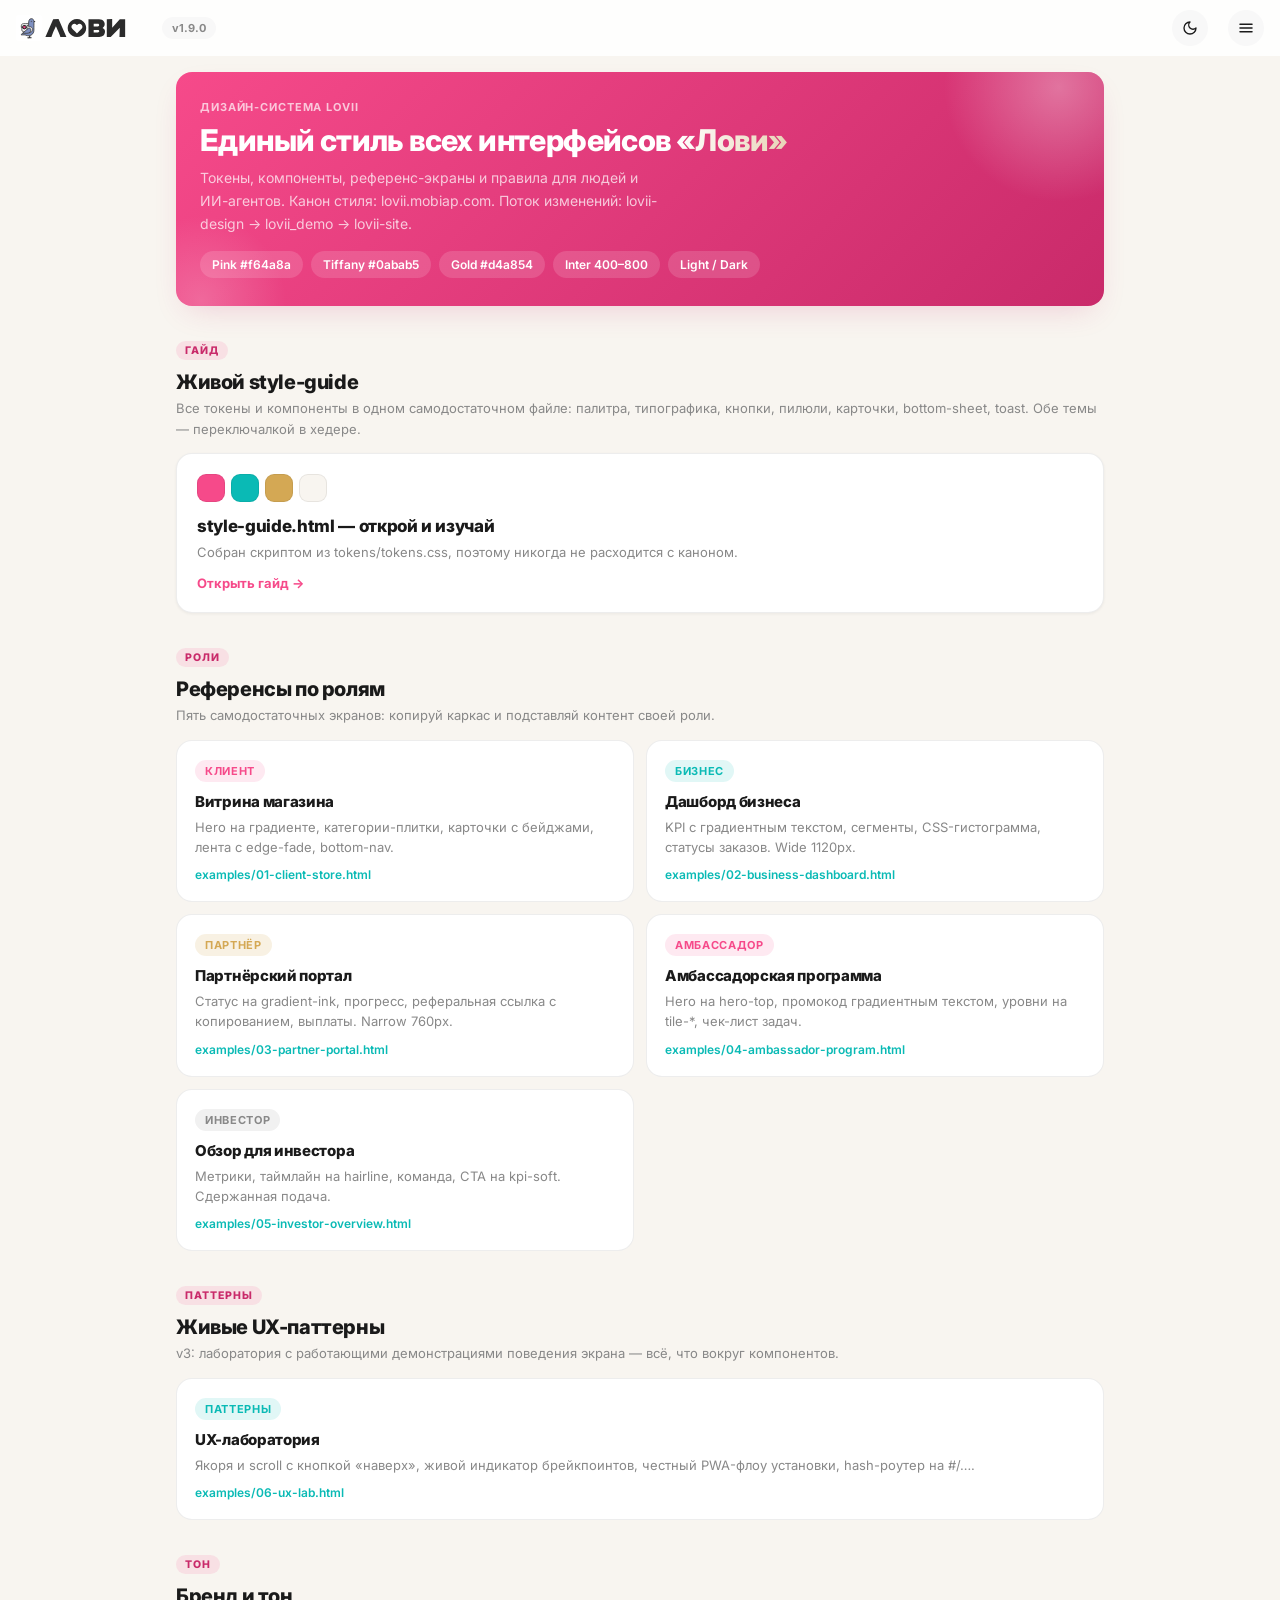
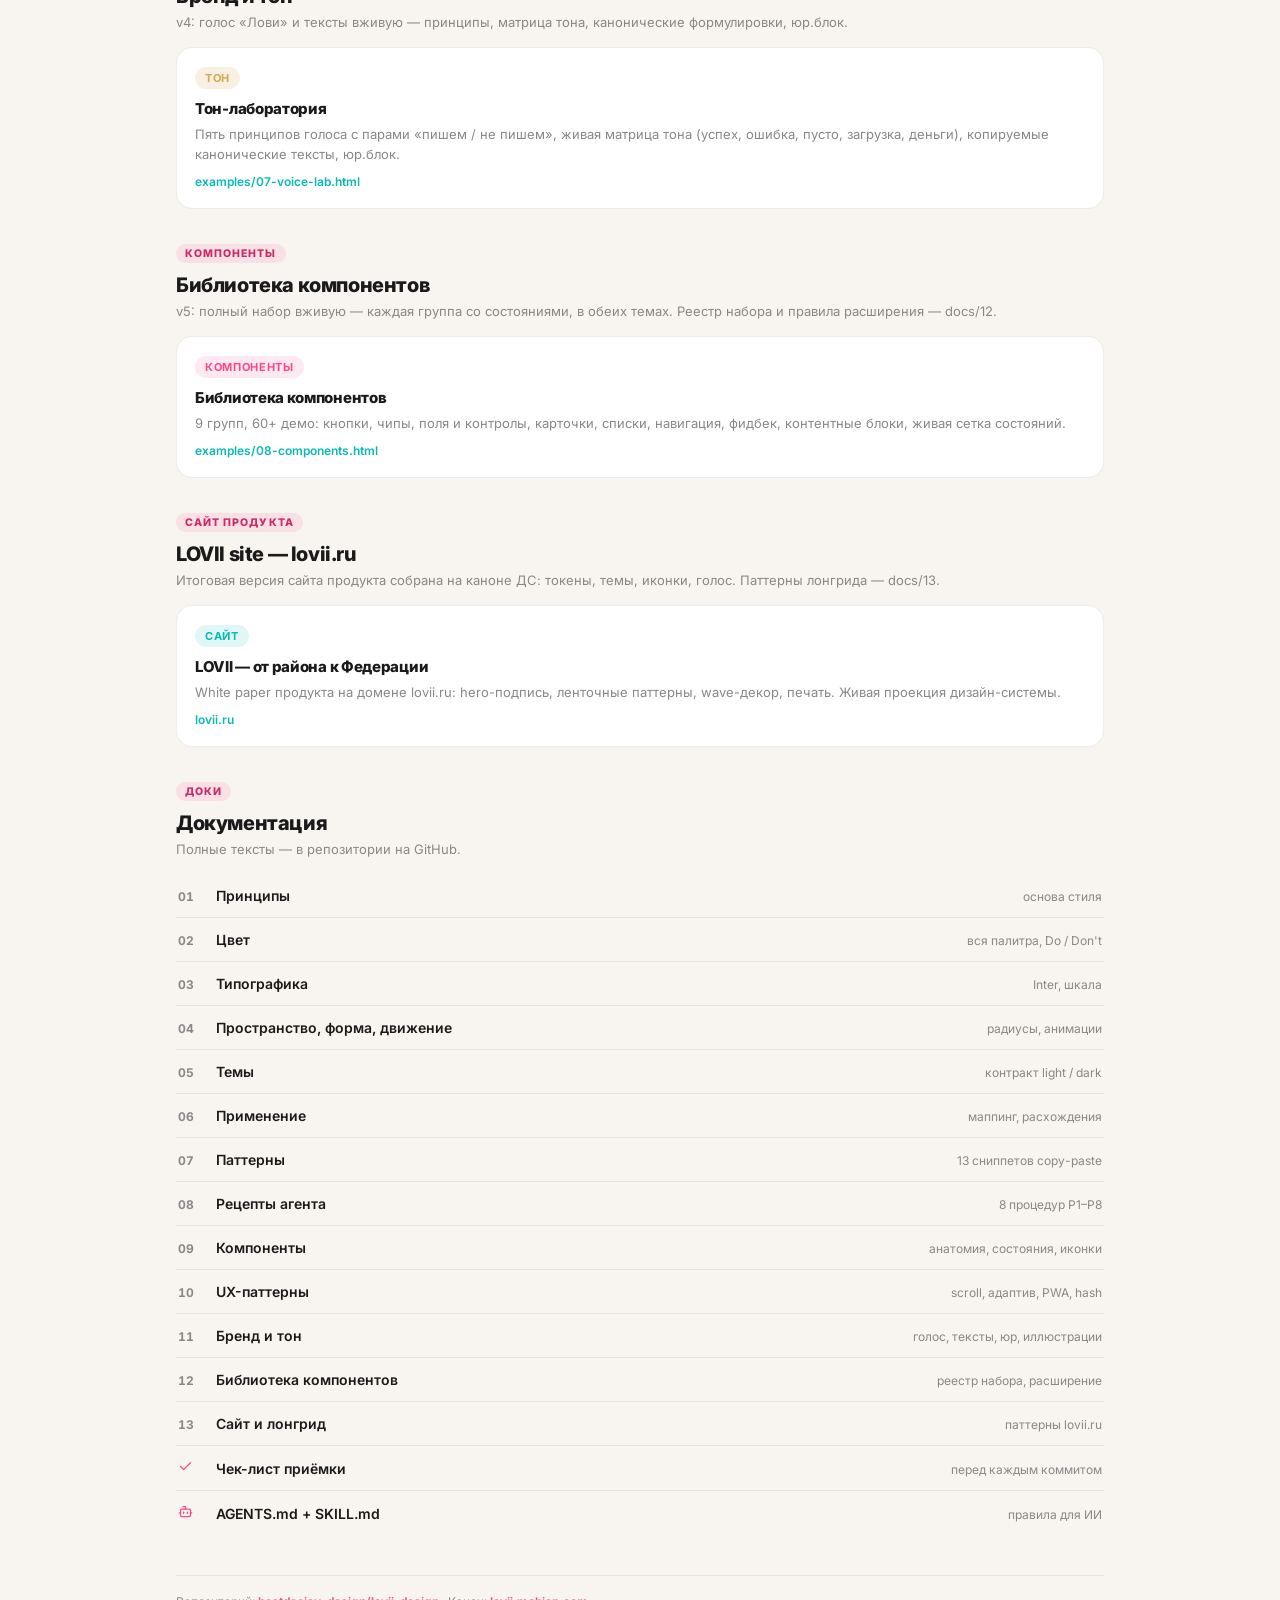
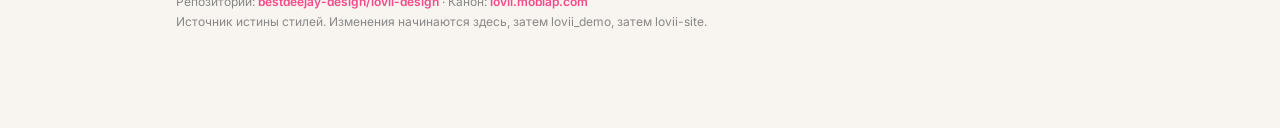
==== commit f1591e57: "feat(v1.9.0): тихая тёмная тема — один акцент в кадре - принцип в docs/05: pink = единственный громк" ====
--- a/index.html
+++ b/index.html
@@ -158,7 +158,7 @@
 <header class="app-header">
   <img src="assets/lovii-logo-light.svg" class="logo-light-img" alt="LOVII">
   <img src="assets/lovii-logo-dark.svg" class="logo-dark-img" alt="LOVII">
-  <span class="ver-pill">v1.8.0</span>
+  <span class="ver-pill">v1.9.0</span>
   <button class="theme-btn" id="themeBtn" aria-label="Переключить тему" title="Светлая/тёмная тема">
   <svg class="tb-moon" aria-hidden="true"><use href="assets/icons.svg#i-moon"/></svg>
   <svg class="tb-sun" aria-hidden="true"><use href="assets/icons.svg#i-sun"/></svg>
--- a/tokens/tokens.css
+++ b/tokens/tokens.css
@@ -1,5 +1,5 @@
 /* ============================================================
-   LOVII «Лови» — канонические дизайн-токены v1.8.0
+   LOVII «Лови» — канонические дизайн-токены v1.9.0
    Источник истины: lovii.mobiap.com (репо lovii_demo, css/lovii.css)
    Репо дизайн-системы: bestdeejay-design/lovii-design
 
@@ -163,8 +163,11 @@
   --lv-sand-soft: #38302a;
   --lv-grey-soft: #2e2535;
 
-  --lv-gold-text: #e2c88c;
-  --lv-tiffany-text: #6fd9d4;
+  /* v1.9 «Тихая тёмная тема» (docs/05): тексты-пары приглушены —
+     неоновые #e2c88c/#6fd9d4 на тёмном кричали; пыльные варианты
+     контраст не потеряли (≥ 8:1 на #171219/#211b26) */
+  --lv-gold-text: #d6bd8d;
+  --lv-tiffany-text: #82c8c3;
   --lv-green-text: #a8d686;
   --lv-green-soft: rgba(110, 180, 80, .16);
 
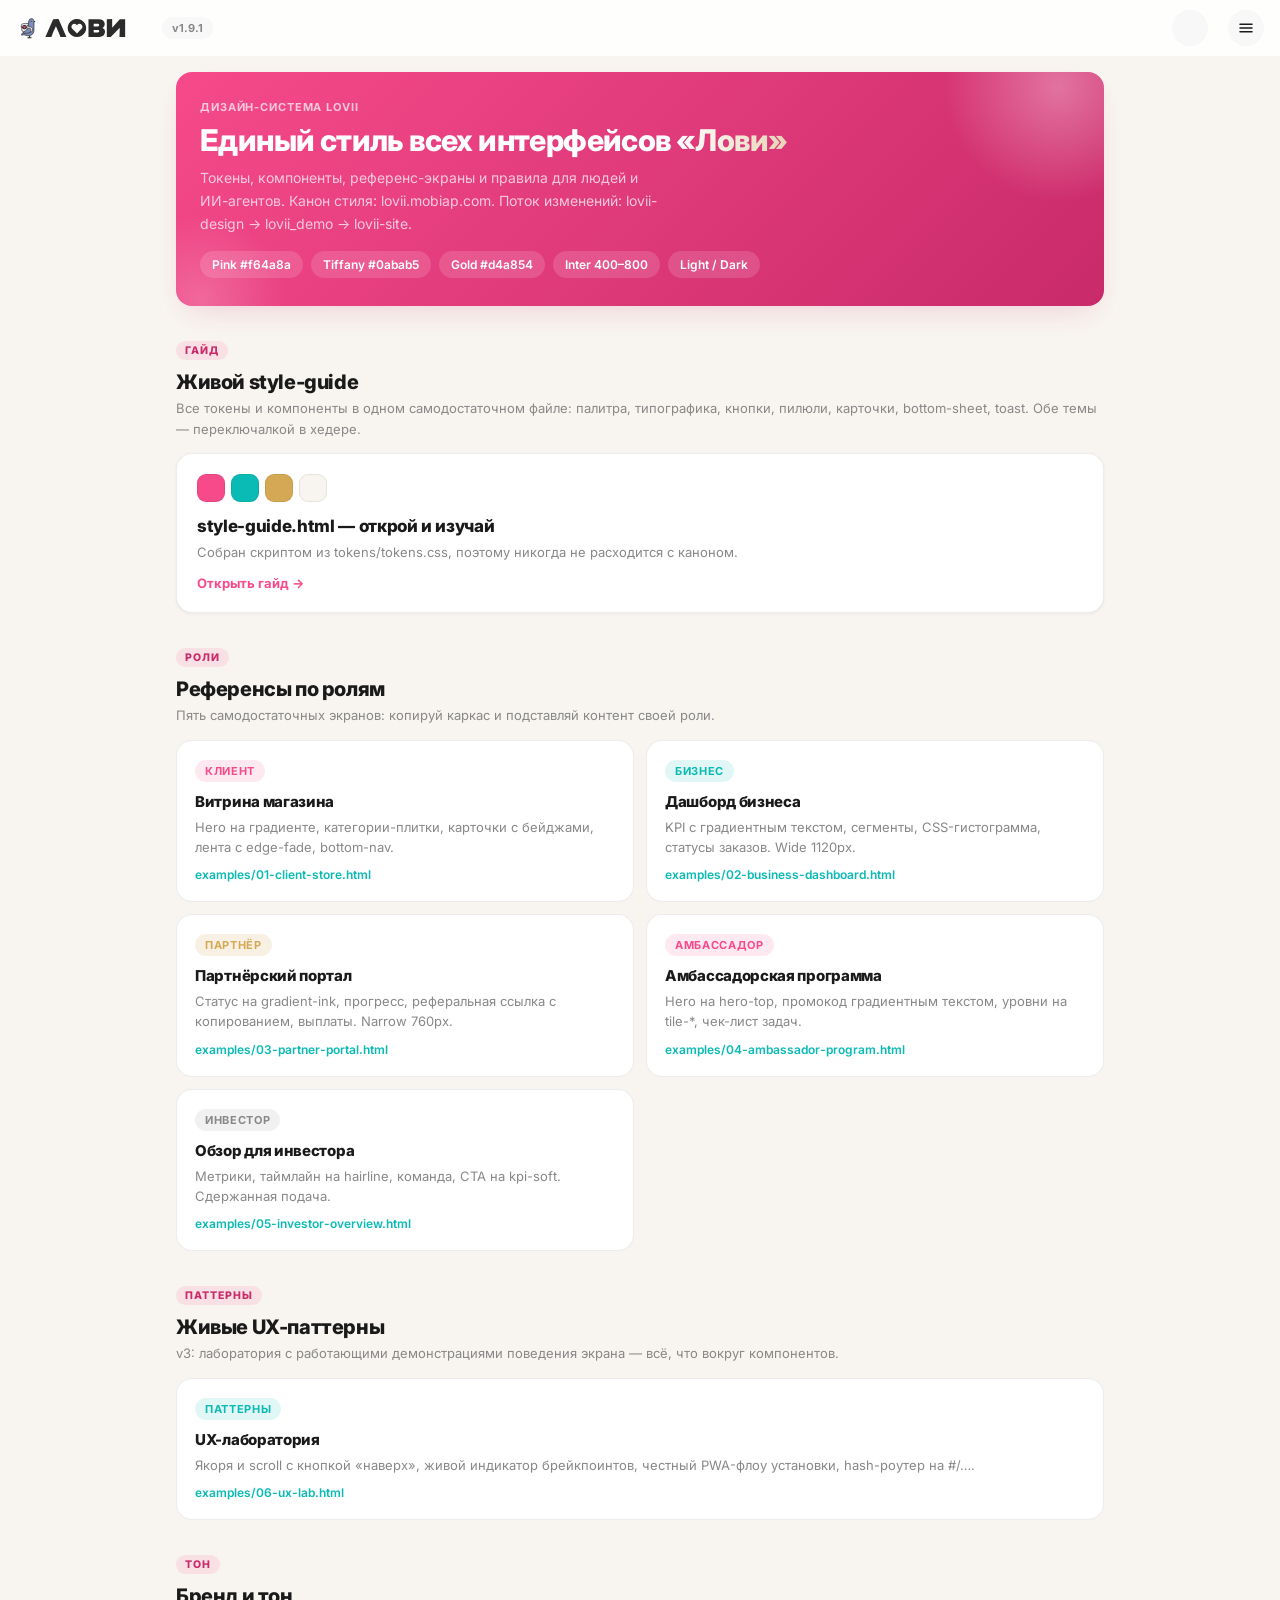
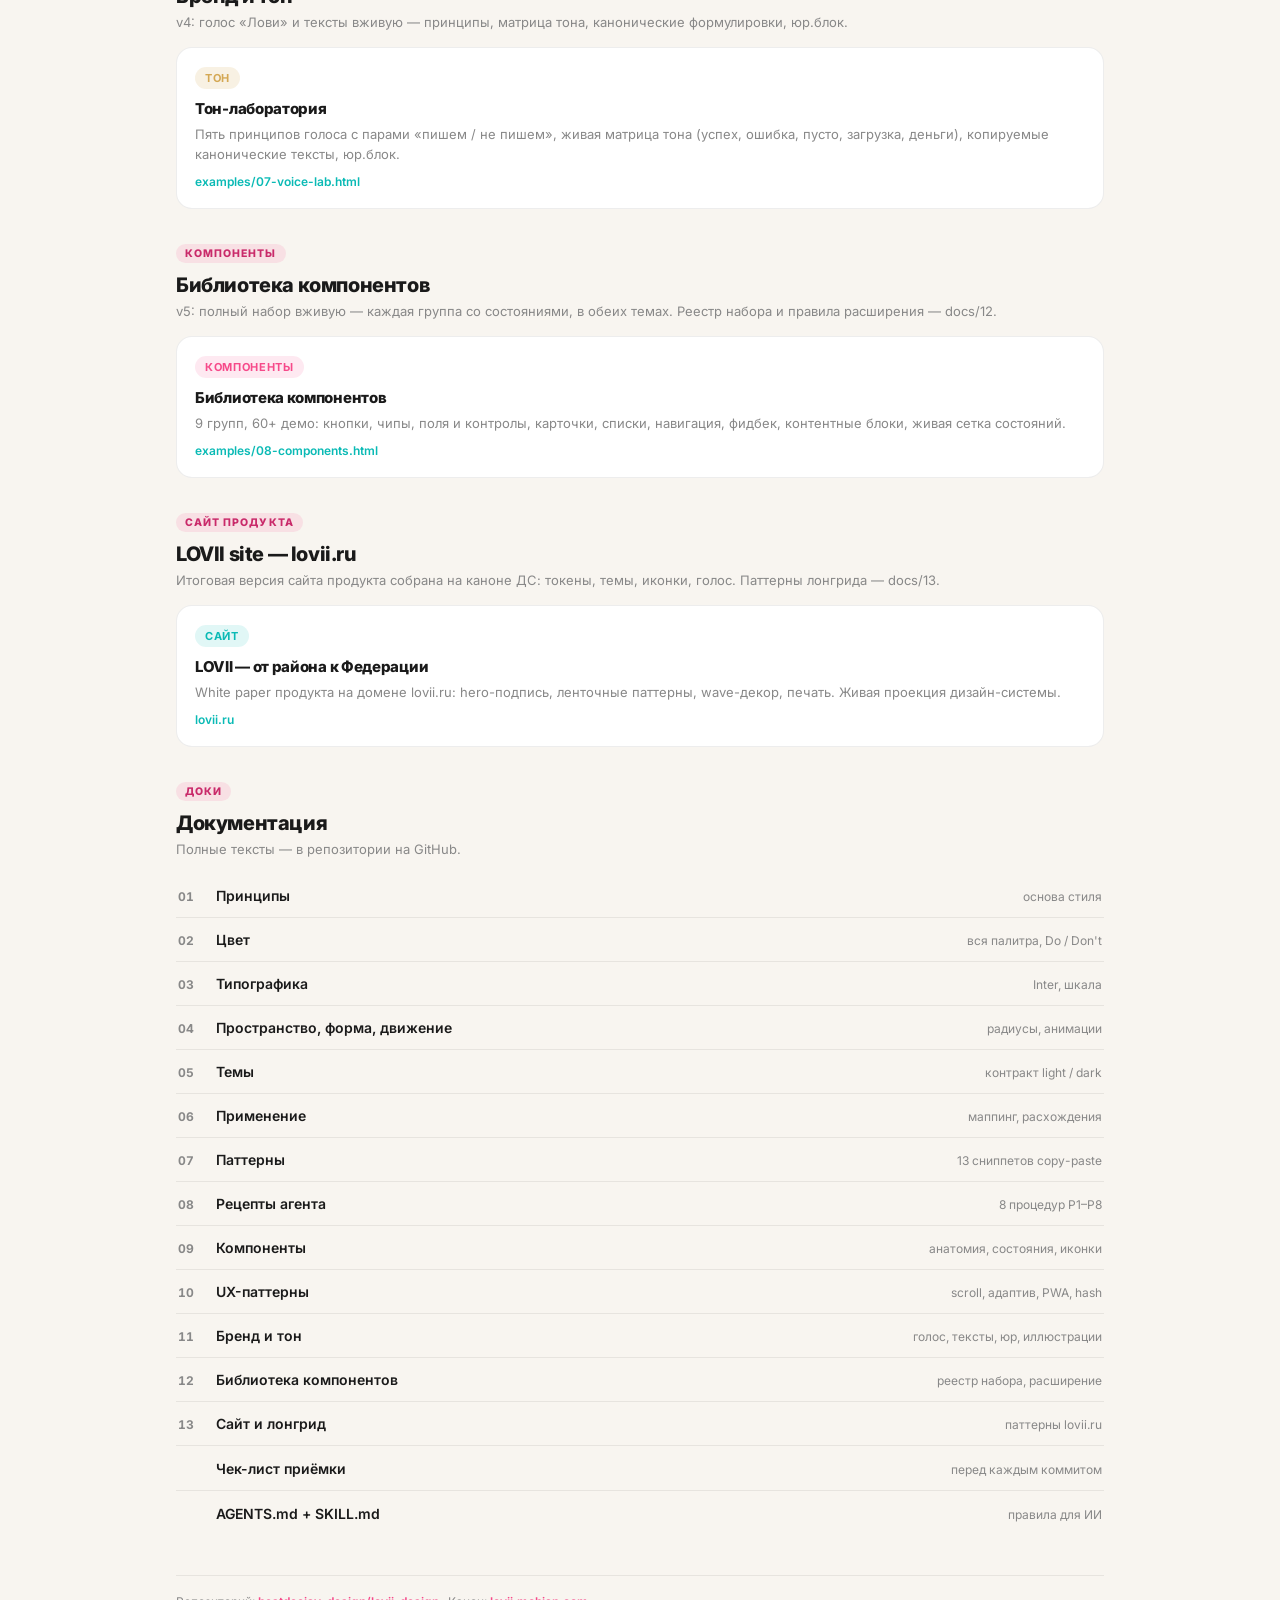
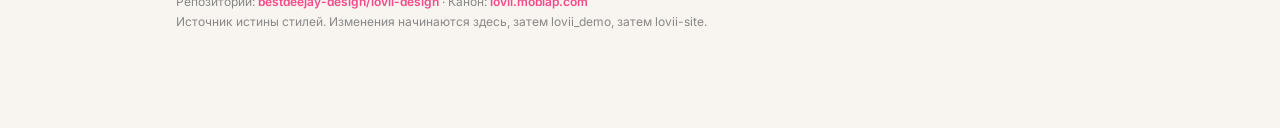
==== commit 0f34ba10: "fix(brand): v1.9.1 — фавиконка канона: голубь Ло (не сердце) - assets/favicon.svg — значок из логоти" ====
--- a/index.html
+++ b/index.html
@@ -158,7 +158,7 @@
 <header class="app-header">
   <img src="assets/lovii-logo-light.svg" class="logo-light-img" alt="LOVII">
   <img src="assets/lovii-logo-dark.svg" class="logo-dark-img" alt="LOVII">
-  <span class="ver-pill">v1.9.0</span>
+  <span class="ver-pill">v1.9.1</span>
   <button class="theme-btn" id="themeBtn" aria-label="Переключить тему" title="Светлая/тёмная тема">
   <svg class="tb-moon" aria-hidden="true"><use href="assets/icons.svg#i-moon"/></svg>
   <svg class="tb-sun" aria-hidden="true"><use href="assets/icons.svg#i-sun"/></svg>
--- a/tokens/tokens.css
+++ b/tokens/tokens.css
@@ -1,5 +1,5 @@
 /* ============================================================
-   LOVII «Лови» — канонические дизайн-токены v1.9.0
+   LOVII «Лови» — канонические дизайн-токены v1.9.1
    Источник истины: lovii.mobiap.com (репо lovii_demo, css/lovii.css)
    Репо дизайн-системы: bestdeejay-design/lovii-design
 
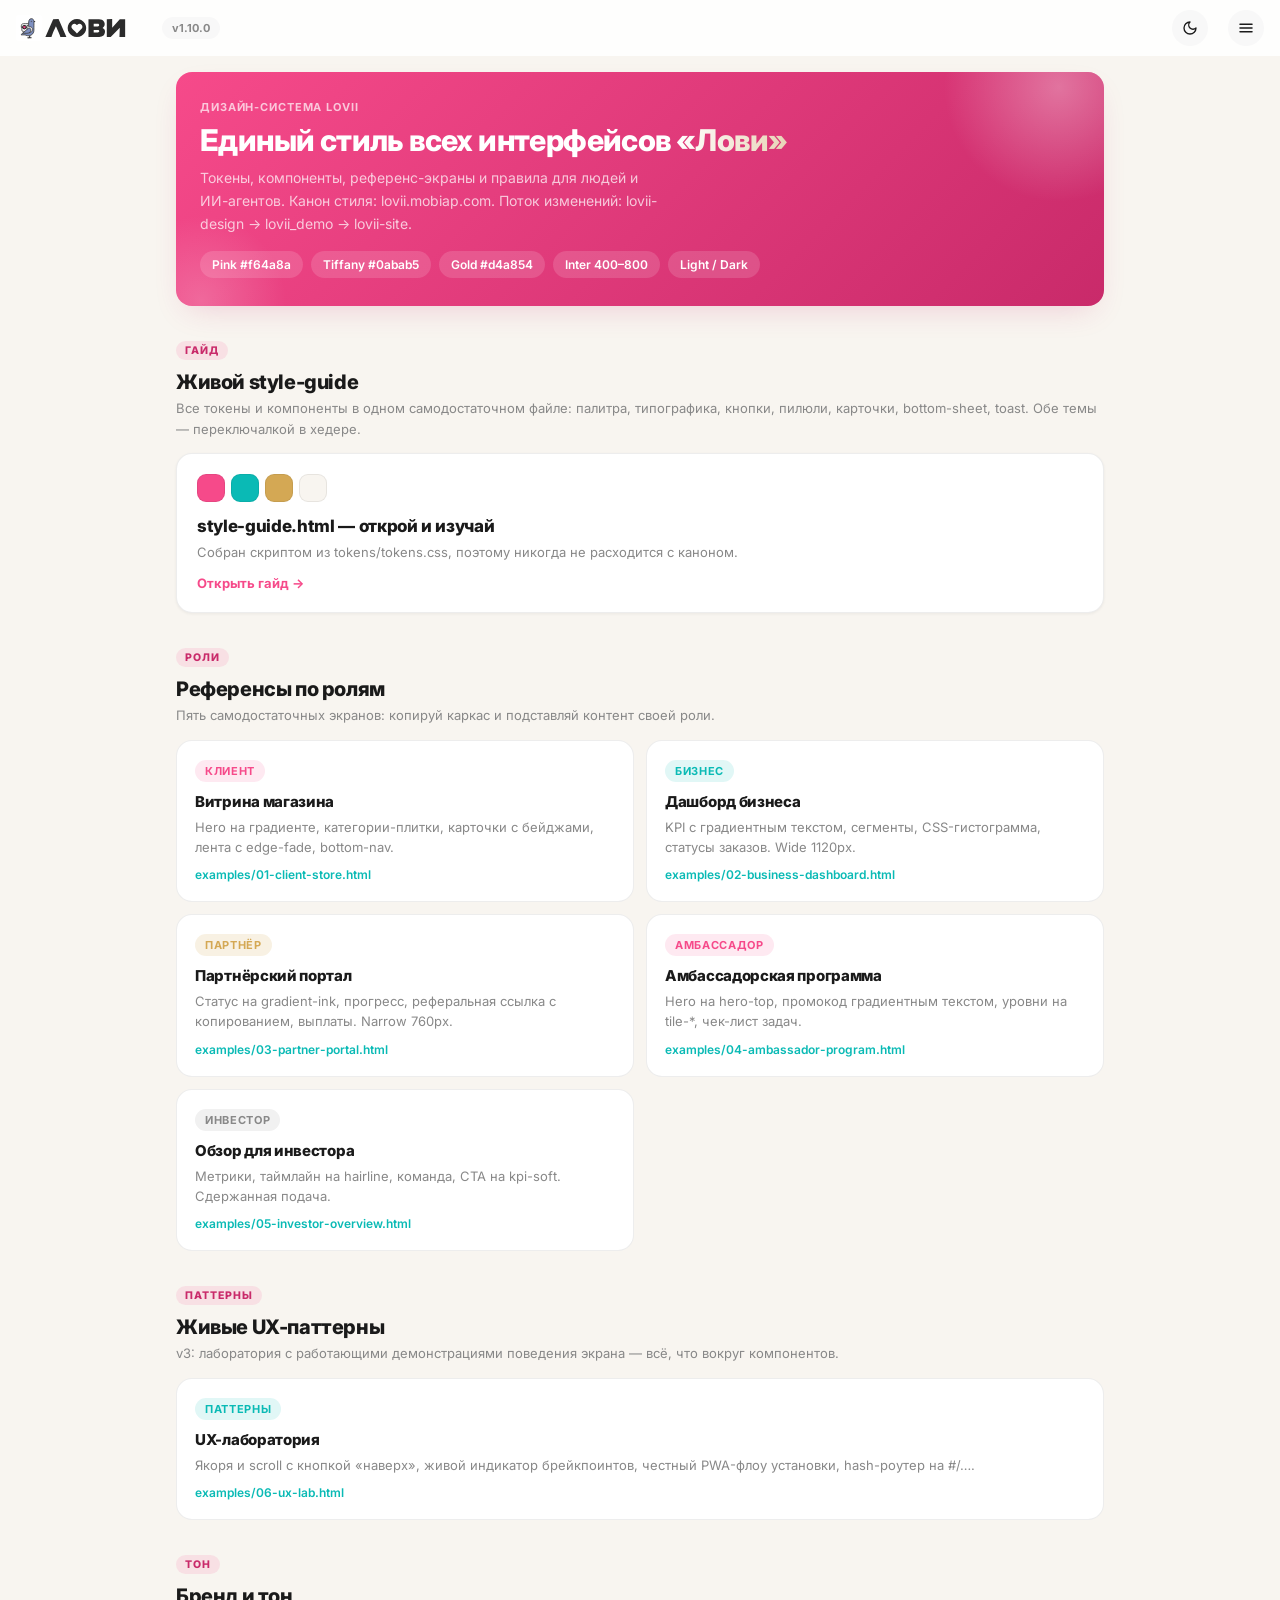
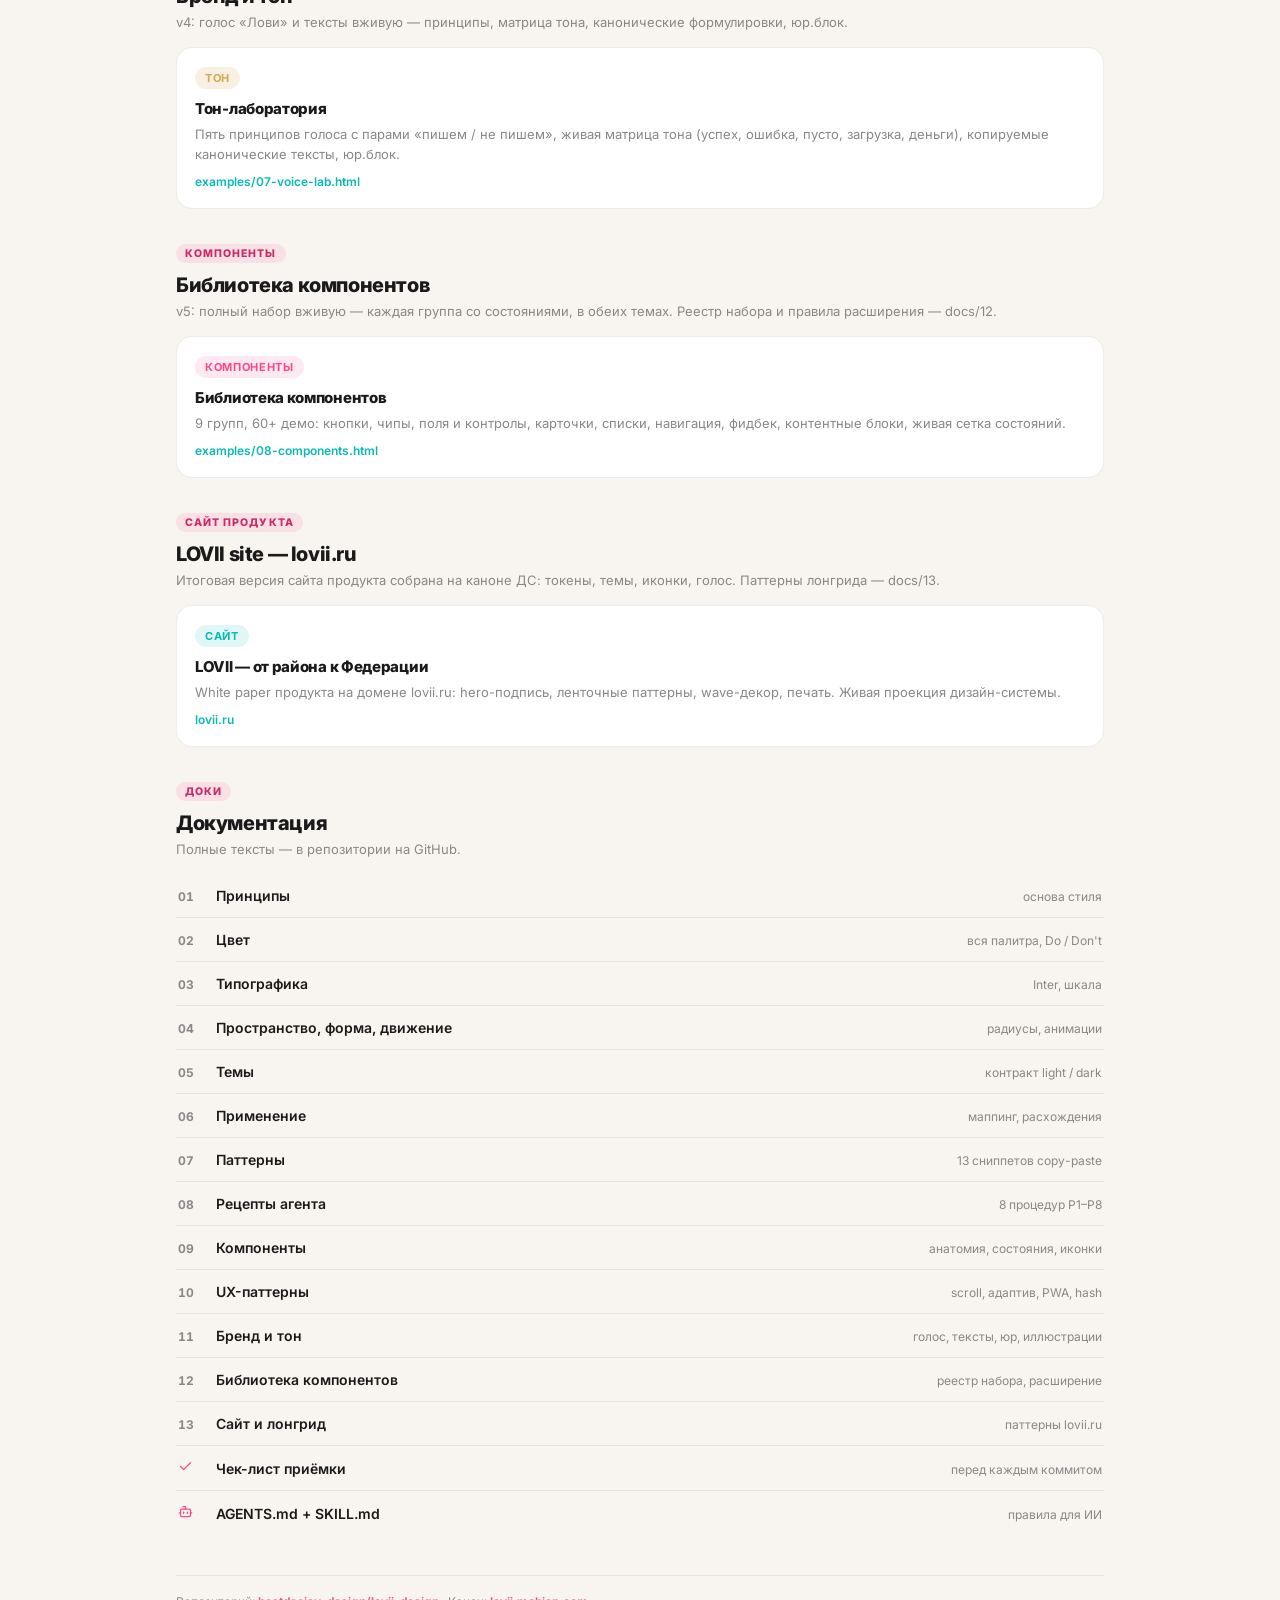
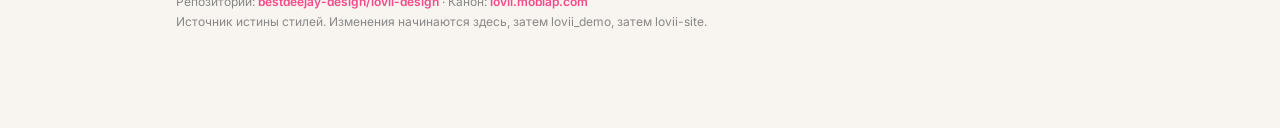
==== commit ba685fb1: "feat(ui): LOVII UI v1.0 — единый файл lovii.css (сборка слоя A tokens + слоя B компонентов) - css/lo" ====
--- a/index.html
+++ b/index.html
@@ -158,7 +158,7 @@
 <header class="app-header">
   <img src="assets/lovii-logo-light.svg" class="logo-light-img" alt="LOVII">
   <img src="assets/lovii-logo-dark.svg" class="logo-dark-img" alt="LOVII">
-  <span class="ver-pill">v1.9.1</span>
+  <span class="ver-pill">v1.10.0</span>
   <button class="theme-btn" id="themeBtn" aria-label="Переключить тему" title="Светлая/тёмная тема">
   <svg class="tb-moon" aria-hidden="true"><use href="assets/icons.svg#i-moon"/></svg>
   <svg class="tb-sun" aria-hidden="true"><use href="assets/icons.svg#i-sun"/></svg>
--- a/tokens/tokens.css
+++ b/tokens/tokens.css
@@ -1,5 +1,5 @@
 /* ============================================================
-   LOVII «Лови» — канонические дизайн-токены v1.9.1
+   LOVII «Лови» — канонические дизайн-токены v1.10.0 (значения без изменений с 1.9.1)
    Источник истины: lovii.mobiap.com (репо lovii_demo, css/lovii.css)
    Репо дизайн-системы: bestdeejay-design/lovii-design
 
